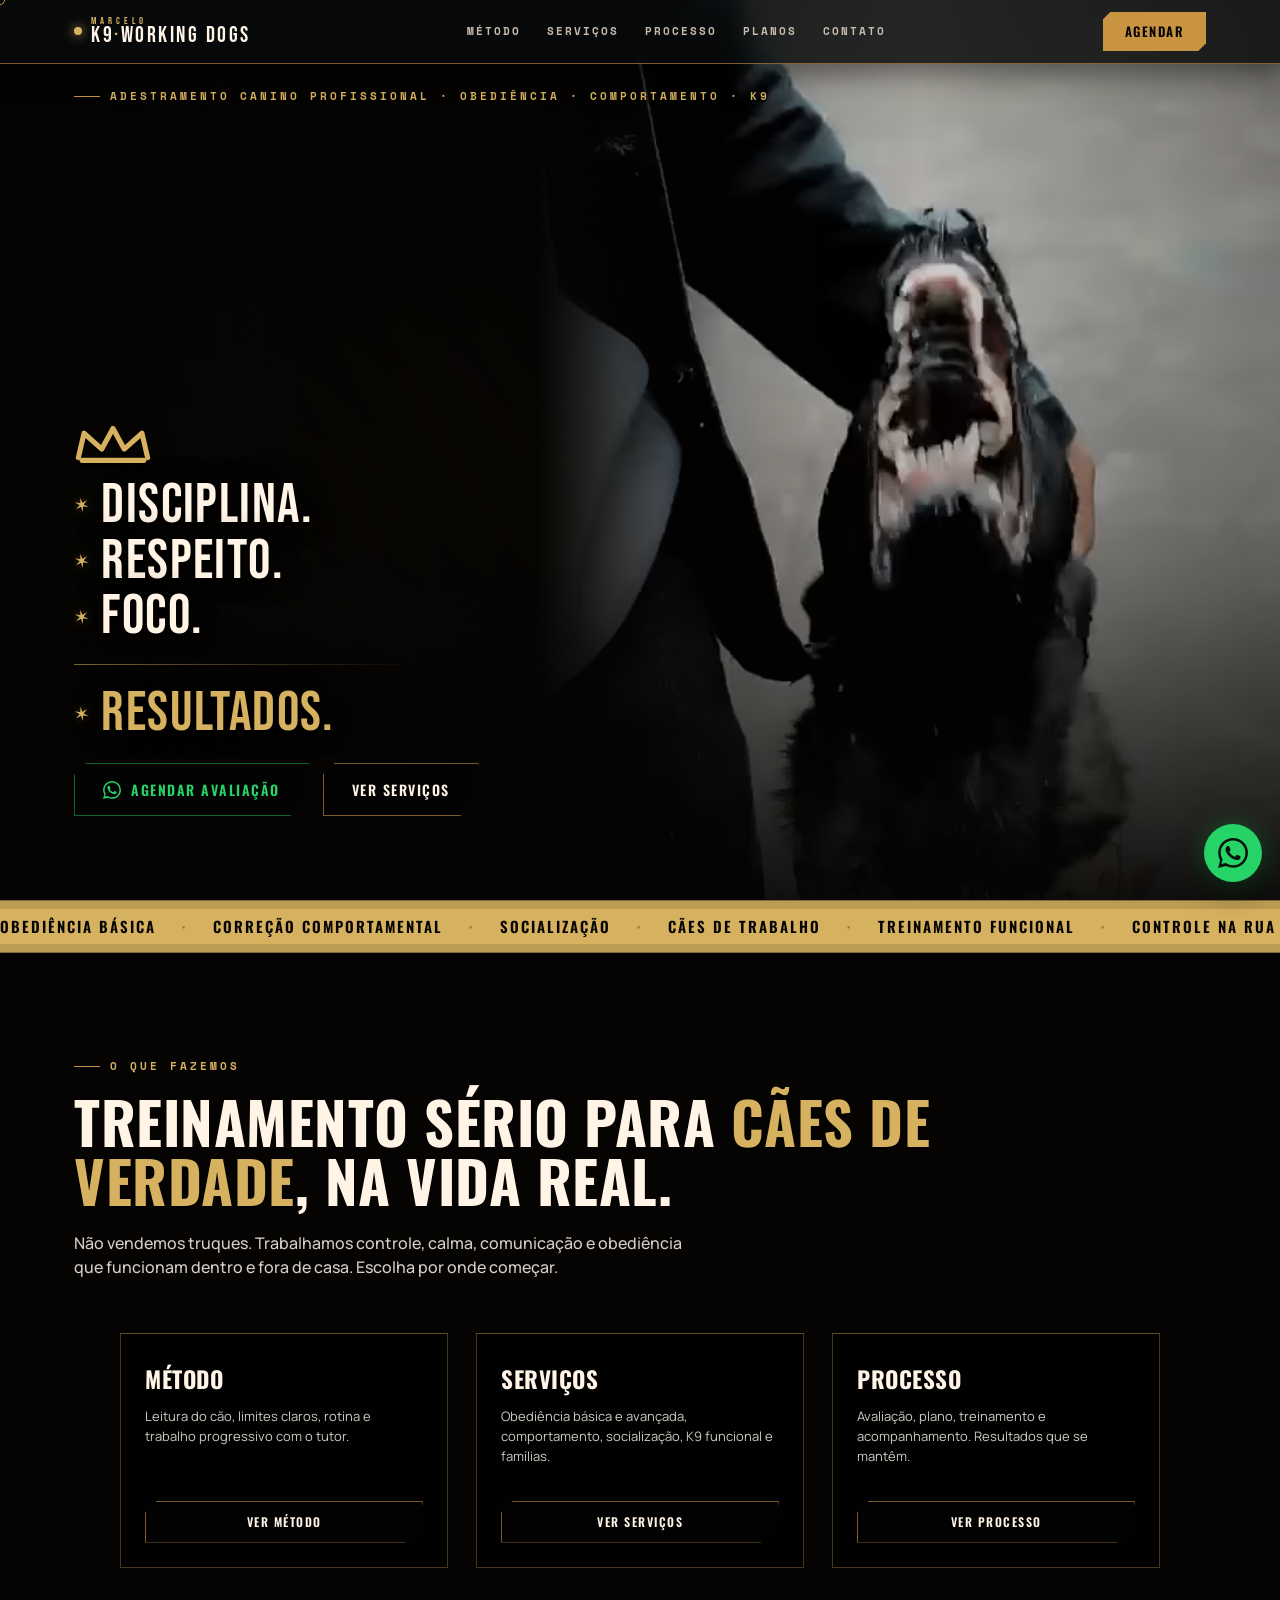
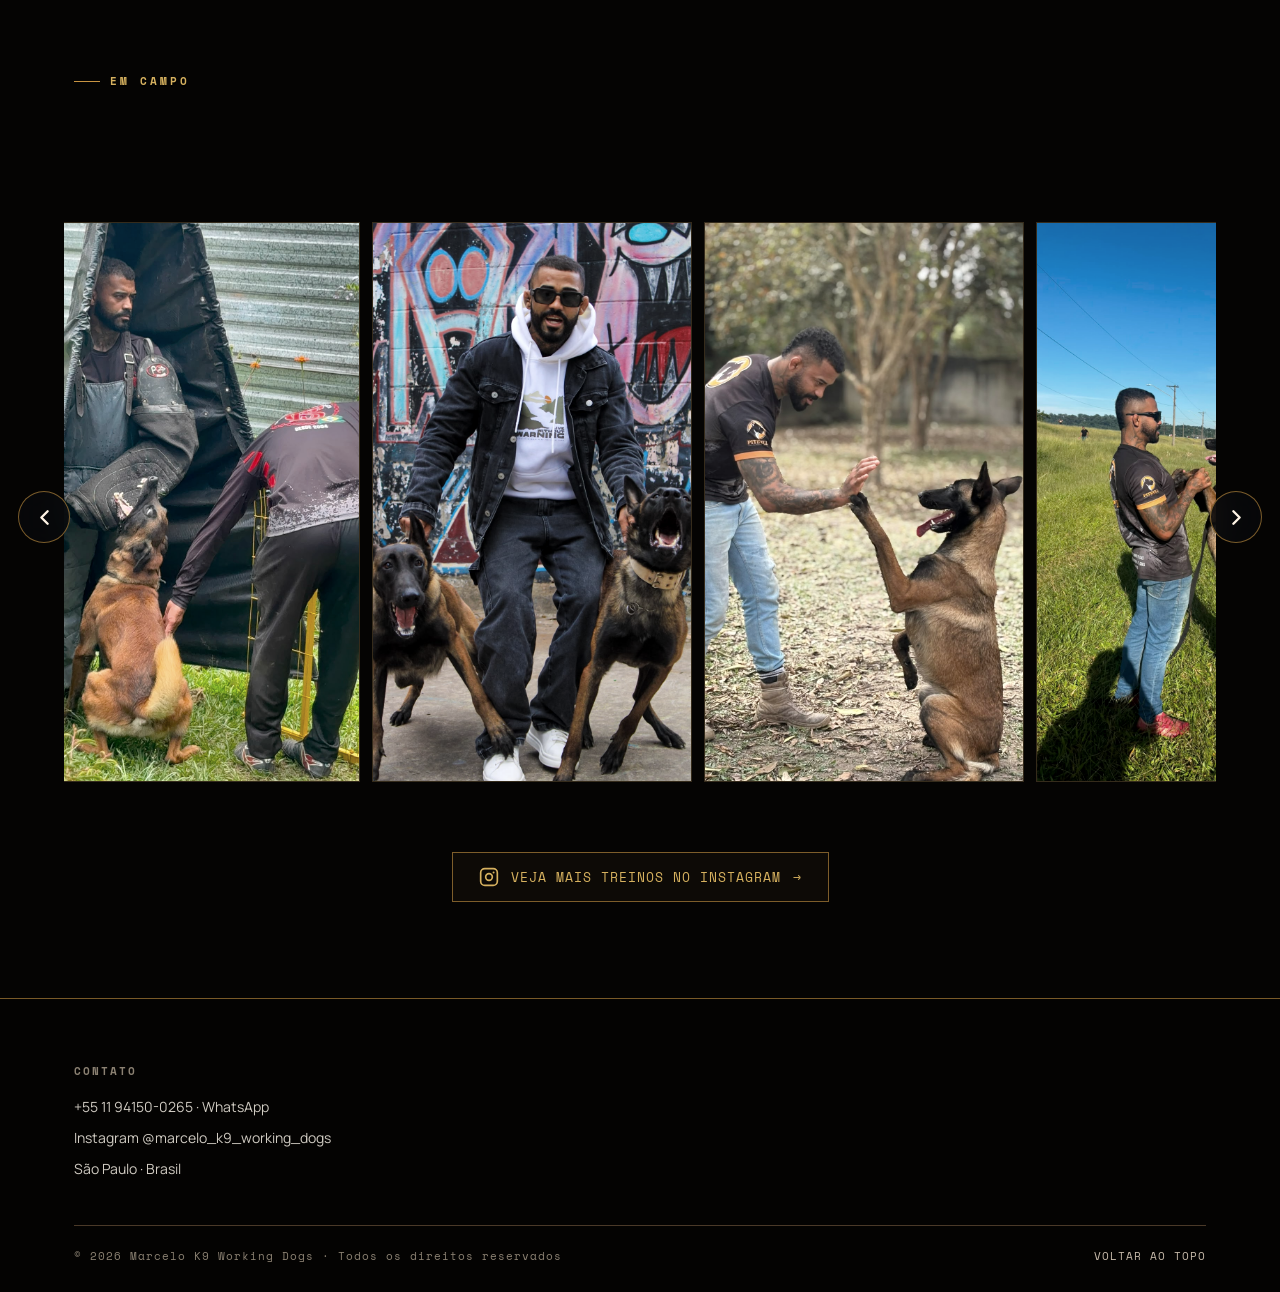
==== index.html @ 0026c58d "Atualiza serviços e planos" ====
﻿<!DOCTYPE html>
<html lang="pt-BR" class="no-js">
<head>
<meta charset="UTF-8">
<meta name="viewport" content="width=device-width, initial-scale=1.0">
<title>Marcelo K9 Working Dogs - Disciplina · Respeito · Foco · Resultados</title>
<meta name="description" content="Treinamento canino para cães equilibrados, obedientes e seguros na vida real. Obediência, correção comportamental, socialização e cães de trabalho.">
<meta name="theme-color" content="#080A0C">
<meta property="og:title" content="Marcelo K9 Working Dogs - Disciplina · Respeito · Foco · Resultados">
<meta property="og:description" content="Adestramento canino profissional. Agende sua avaliação pelo WhatsApp.">
<meta property="og:type" content="website">
<link rel="icon" type="image/svg+xml" href="assets/img/favicon.svg">
<link rel="stylesheet" href="styles.css?v=20260629-26">
</head>
<body>

<div class="splash" id="js-splash">
  <div class="splash-logo"><small class="logo-marcelo">MARCELO</small><span class="logo-name">K9<b>·</b>WORKING DOGS</span></div>
  <div class="splash-bar"><i></i></div>
</div>

<nav class="nav" id="js-nav">
  <div class="wrap">
    <a href="index.html" class="nav-logo" data-cursor="início"><span class="dot"></span><span class="logo-words"><small class="logo-marcelo">MARCELO</small><span class="logo-name">K9<b>·</b>WORKING DOGS</span></span></a>
    <div class="nav-links">
      <a href="metodo.html">Método</a>
      <a href="servicos.html">Serviços</a>
      <a href="processo.html">Processo</a>
      <a href="planos.html">Planos</a>
      <a href="contato.html">Contato</a>
    </div>
    <a href="contato.html" class="nav-cta" data-cursor="agendar">Agendar</a>
    <button class="burger" id="js-burger" aria-label="Menu"><span></span><span></span><span></span></button>
  </div>
</nav>

<div class="mobile-menu" id="js-mobile">
  <a href="metodo.html">Método</a>
  <a href="servicos.html">Serviços</a>
  <a href="processo.html">Processo</a>
  <a href="planos.html">Planos</a>
  <a href="contato.html">Contato</a>
  <a href="contato.html" class="mm-cta">Agendar avaliação</a>
</div>

<header class="hero">
  <video class="hero-video" autoplay muted loop playsinline preload="auto" poster="assets/img/hero-poster.jpg">
    <source src="assets/video/hero.webm" type="video/webm">
    <source src="assets/video/hero.mp4" type="video/mp4">
  </video>
  <div class="hero-overlay"></div>
  <span class="kicker hero-kicker">Adestramento canino profissional · Obediência · Comportamento · K9</span>
  <div class="wrap">
    <div class="hero-crown" aria-hidden="true">
      <svg viewBox="0 0 92 48" focusable="false">
        <path d="M9 38L15 12L34 29L46 7L58 29L77 12L83 38" />
        <path d="M13 41H79" />
      </svg>
    </div>
    <h1 class="hero-values">
      <span>Disciplina.</span>
      <span>Respeito.</span>
      <span>Foco.</span>
      <span class="val-line" aria-hidden="true"></span>
      <span class="fire">Resultados.</span>
    </h1>
    <div class="hero-cta">
      <a class="btn btn-wa" data-wa-link data-cursor="WhatsApp">
        <svg class="ico" viewBox="0 0 24 24" fill="currentColor"><path d="M.057 24l1.687-6.163a11.867 11.867 0 01-1.587-5.946C.16 5.335 5.495 0 12.05 0a11.82 11.82 0 018.413 3.488 11.82 11.82 0 013.48 8.414c-.003 6.557-5.338 11.892-11.893 11.892a11.9 11.9 0 01-5.688-1.448L.057 24zm6.597-3.807c1.676.995 3.276 1.591 5.392 1.592 5.448 0 9.886-4.434 9.889-9.885.002-5.462-4.415-9.89-9.881-9.892-5.452 0-9.887 4.434-9.889 9.884a9.86 9.86 0 001.51 5.26l-.999 3.648 3.477-.708zm11.387-5.464c-.074-.124-.272-.198-.57-.347-.297-.149-1.758-.868-2.031-.967-.272-.099-.47-.149-.669.149-.198.297-.768.967-.941 1.165-.173.198-.347.223-.644.074-.297-.149-1.255-.462-2.39-1.475-.883-.788-1.48-1.761-1.653-2.059-.173-.297-.018-.458.13-.606.134-.133.297-.347.446-.521.151-.172.2-.296.3-.495.099-.198.05-.372-.025-.521-.075-.148-.669-1.611-.916-2.206-.242-.579-.487-.501-.669-.51l-.57-.01c-.198 0-.52.074-.792.372s-1.04 1.016-1.04 2.479 1.065 2.876 1.213 3.074c.149.198 2.095 3.2 5.076 4.487.709.306 1.263.489 1.694.626.712.226 1.36.194 1.872.118.571-.085 1.758-.719 2.006-1.413.248-.695.248-1.29.173-1.414z"/></svg>
        Agendar avaliação
      </a>
      <a class="btn btn-ghost" href="servicos.html" data-cursor="ver">Ver serviços</a>
    </div>
  </div>
</header>

<div class="marquee" aria-hidden="true">
  <div class="marquee-track">
    <span>Obediência básica</span><span>Correção comportamental</span><span>Socialização</span><span>Cães de trabalho</span><span>Treinamento funcional</span><span>Controle na rua</span><span>Avaliação inicial</span><span>Marcelo K9 Working Dogs</span>
    <span>Obediência básica</span><span>Correção comportamental</span><span>Socialização</span><span>Cães de trabalho</span><span>Treinamento funcional</span><span>Controle na rua</span><span>Avaliação inicial</span><span>Marcelo K9 Working Dogs</span>
  </div>
</div>

<section class="section">
  <div class="wrap">
    <div class="section-head">
      <span class="kicker">O que fazemos</span>
      <h2 class="section-title reveal">Treinamento sério para <span class="fire">cães de verdade</span>, na vida real.</h2>
      <p class="section-intro reveal">Não vendemos truques. Trabalhamos controle, calma, comunicação e obediência que funcionam dentro e fora de casa. Escolha por onde começar.</p>
    </div>
    <div class="serv-grid home-serv-grid">
      <a class="serv-card reveal" href="metodo.html" data-cursor="ver"><h3>Método</h3><p class="serv-for">Leitura do cão, limites claros, rotina e trabalho progressivo com o tutor.</p><span class="btn btn-ghost" style="margin-top:auto;justify-content:center;width:100%">Ver método</span></a>
      <a class="serv-card reveal" href="servicos.html" data-cursor="ver"><h3>Serviços</h3><p class="serv-for">Obediência básica e avançada, comportamento, socialização, K9 funcional e famílias.</p><span class="btn btn-ghost" style="margin-top:auto;justify-content:center;width:100%">Ver serviços</span></a>
      <a class="serv-card reveal" href="processo.html" data-cursor="ver"><h3>Processo</h3><p class="serv-for">Avaliação, plano, treinamento e acompanhamento. Resultados que se mantêm.</p><span class="btn btn-ghost" style="margin-top:auto;justify-content:center;width:100%">Ver processo</span></a>
    </div>
  </div>
</section>

<section class="section" style="padding-top:0">
  <div class="wrap">
    <div class="section-head">
      <span class="kicker">Em campo</span>
      <h2 class="section-title reveal">Trabalho real, <span class="fire">não pose.</span></h2>
    </div>
  </div>
  <div class="gallery-carousel" data-gallery>
    <button class="gallery-btn gallery-prev" type="button" aria-label="Foto anterior">
      <svg viewBox="0 0 24 24" aria-hidden="true"><path d="M15 18l-6-6 6-6"/></svg>
    </button>
    <div class="gallery-viewport">
      <div class="gallery-track" aria-live="polite"></div>
    </div>
    <button class="gallery-btn gallery-next" type="button" aria-label="Próxima foto">
      <svg viewBox="0 0 24 24" aria-hidden="true"><path d="M9 6l6 6-6 6"/></svg>
    </button>
    <div class="gallery-dots" aria-label="Navegação de fotos"></div>
  </div>
  <div class="wrap ig-cta-wrap reveal">
    <a class="ig-cta" data-ig-link data-cursor="instagram" target="_blank" rel="noopener">
      <svg viewBox="0 0 24 24" aria-hidden="true" fill="none" stroke="currentColor" stroke-width="2">
        <rect x="2" y="2" width="20" height="20" rx="5"/>
        <circle cx="12" cy="12" r="4"/>
        <circle cx="17.5" cy="6.5" r="1.2" fill="currentColor" stroke="none"/>
      </svg>
      <span>Veja mais treinos no Instagram</span>
      <span class="ig-arrow">→</span>
    </a>
  </div>
</section>

<footer class="footer">
  <div class="wrap">
    <div class="footer-grid footer-grid-simple">
      <div class="footer-col">
        <h5>Contato</h5>
        <a data-wa-link data-cursor="WhatsApp"><span data-wa-display>+55 00 00000-0000</span> · WhatsApp</a>
        <a data-ig-link>Instagram @<span data-brand="instagram">k9training</span></a>
        <p data-brand="location">Sua cidade</p>
      </div>
    </div>
    <div class="footer-bottom">
      <span>© <span data-year>2026</span> Marcelo K9 Working Dogs · Todos os direitos reservados</span>
      <a href="#" class="to-top" data-top>Voltar ao topo</a>
    </div>
  </div>
</footer>

<a class="wa-float" data-wa-link data-cursor="WhatsApp" aria-label="WhatsApp">
  <svg viewBox="0 0 24 24" fill="currentColor"><path d="M.057 24l1.687-6.163a11.867 11.867 0 01-1.587-5.946C.16 5.335 5.495 0 12.05 0a11.82 11.82 0 018.413 3.488 11.82 11.82 0 013.48 8.414c-.003 6.557-5.338 11.892-11.893 11.892a11.9 11.9 0 01-5.688-1.448L.057 24zm6.597-3.807c1.676.995 3.276 1.591 5.392 1.592 5.448 0 9.886-4.434 9.889-9.885.002-5.462-4.415-9.89-9.881-9.892-5.452 0-9.887 4.434-9.889 9.884a9.86 9.86 0 001.51 5.26l-.999 3.648 3.477-.708zm11.387-5.464c-.074-.124-.272-.198-.57-.347-.297-.149-1.758-.868-2.031-.967-.272-.099-.47-.149-.669.149-.198.297-.768.967-.941 1.165-.173.198-.347.223-.644.074-.297-.149-1.255-.462-2.39-1.475-.883-.788-1.48-1.761-1.653-2.059-.173-.297-.018-.458.13-.606.134-.133.297-.347.446-.521.151-.172.2-.296.3-.495.099-.198.05-.372-.025-.521-.075-.148-.669-1.611-.916-2.206-.242-.579-.487-.501-.669-.51l-.57-.01c-.198 0-.52.074-.792.372s-1.04 1.016-1.04 2.479 1.065 2.876 1.213 3.074c.149.198 2.095 3.2 5.076 4.487.709.306 1.263.489 1.694.626.712.226 1.36.194 1.872.118.571-.085 1.758-.719 2.006-1.413.248-.695.248-1.29.173-1.414z"/></svg>
  <span class="lbl">Agendar avaliação</span>
</a>

<script src="lib/manifest.js?v=20260629-26"></script>
<script src="main.js?v=20260629-26"></script>
</body>
</html>
---- styles.css ----
/* =====================================================================
   K9 TRAINING — styles.css
   Estética: K9 grunge, urbana, forte, escura.
   Não precisa de build. Funciona abrindo o HTML direto.
   ===================================================================== */
@import url('https://fonts.googleapis.com/css2?family=Bebas+Neue&family=Oswald:wght@300;400;500;600;700&family=Manrope:wght@300;400;500;600;700;800&family=Space+Mono:wght@400;700&display=swap');

:root{
  --carbon:#050403;
  --carbon-2:#0d0a07;
  --steel:#1b1712;
  --steel-2:#15110d;
  --bone:#FFF4E5;
  --fire:#C89442;
  --fire-soft:rgba(200,148,66,0.22);
  --fire-line:rgba(200,148,66,0.6);
  --tactical:#6C603F;
  --gold:#D6B15F;
  --muted:#c7baaa;
  --dim:#8b8172;
  --line:#4a3928;
  --maxw:1180px;
  --ease:cubic-bezier(.22,.61,.36,1);
}

*{margin:0;padding:0;box-sizing:border-box;}
html{scroll-behavior:smooth;-webkit-text-size-adjust:100%;overflow-x:hidden;}
body{
  font-family:'Manrope',system-ui,sans-serif;
  background:#050403;
  color:var(--bone);
  line-height:1.5;
  -webkit-font-smoothing:antialiased;
  overflow-x:hidden;
  position:relative;
}
img{max-width:100%;display:block;}
a{color:inherit;text-decoration:none;}
ul{list-style:none;}
:focus-visible{outline:2px solid var(--fire);outline-offset:3px;}

/* Fundo global fixo */
body::before{
  content:'';position:fixed;inset:0;z-index:-2;pointer-events:none;
  background:url("assets/img/k9-global-bg.webp") center 30% / cover no-repeat;
  opacity:.65;
  filter:saturate(.45) contrast(1.08) brightness(.8);
}
body::after{
  content:'';position:fixed;inset:0;z-index:-1;pointer-events:none;
  background:rgba(5,4,3,.22);
}

.wrap{max-width:var(--maxw);margin:0 auto;padding:0 24px;width:100%;}
.mono{font-family:'Space Mono',monospace;}

/* ---------------- TIPOGRAFIA ÚTIL ---------------- */
.kicker{
  font-family:'Space Mono',monospace;font-size:11px;font-weight:700;
  letter-spacing:3px;text-transform:uppercase;color:var(--gold);
  display:inline-flex;align-items:center;gap:10px;
  text-shadow:0 2px 0 #000;
}
.kicker::before{content:'';width:26px;height:1px;background:var(--fire);}
.display{
  font-family:'Oswald',sans-serif;font-weight:700;text-transform:uppercase;
  line-height:0.96;letter-spacing:0.5px;color:var(--bone);
}
/* ---------------- NAV ---------------- */
.nav{
  position:fixed;top:0;left:0;right:0;z-index:120;height:64px;
  display:flex;align-items:center;
  background:rgba(5,4,3,0.88);backdrop-filter:blur(14px);
  border-bottom:1px solid var(--fire-line);transition:background .3s;
  box-shadow:0 10px 30px rgba(0,0,0,.45);
}
.nav .wrap{display:flex;align-items:center;justify-content:space-between;}
.nav-logo{font-family:'Bebas Neue',sans-serif;color:var(--bone);display:flex;align-items:center;gap:9px;}
.nav-logo b{color:var(--gold);font-weight:400;}
.nav-logo .dot{width:8px;height:8px;background:var(--gold);border-radius:50%;box-shadow:0 0 12px var(--gold);flex-shrink:0;}
.nav-logo .logo-words{display:flex;flex-direction:column;line-height:.92;}
.nav-logo .logo-marcelo{font-size:10px;letter-spacing:4px;color:var(--gold);}
.nav-logo .logo-name{font-size:22px;letter-spacing:2.5px;}
.nav-links{display:flex;align-items:center;gap:26px;}
.nav-links a{
  font-family:'Space Mono',monospace;font-size:11px;font-weight:700;
  letter-spacing:2px;text-transform:uppercase;color:var(--muted);transition:color .2s;
  display:flex;gap:7px;align-items:baseline;
}
.nav-links a span{color:var(--fire);font-size:9px;}
.nav-links a:hover,.nav-links a.active{color:var(--bone);}
.nav-cta{
  font-family:'Oswald',sans-serif;font-weight:600;font-size:13px;letter-spacing:1.5px;
  text-transform:uppercase;color:var(--carbon);background:var(--fire);
  padding:10px 22px;clip-path:polygon(8px 0,100% 0,100% calc(100% - 8px),calc(100% - 8px) 100%,0 100%,0 8px);
  transition:transform .15s,background .2s;
}
.nav-cta:hover{background:var(--gold);transform:translateY(-1px) rotate(-1deg);}
.burger{display:none;flex-direction:column;gap:5px;cursor:pointer;padding:6px;background:none;border:none;}
.burger span{width:24px;height:2px;background:var(--bone);transition:.3s;}

.mobile-menu{
  position:fixed;inset:64px 0 0 0;z-index:115;background:var(--carbon);
  display:none;flex-direction:column;padding:32px 24px;gap:6px;border-top:1px solid var(--line);
}
.mobile-menu.open{display:flex;}
.mobile-menu a{
  font-family:'Oswald',sans-serif;font-weight:600;font-size:30px;letter-spacing:1px;
  text-transform:uppercase;color:var(--bone);padding:16px 0;border-bottom:1px solid var(--line);
  display:flex;align-items:center;gap:14px;
}
.mobile-menu a small{font-family:'Space Mono',monospace;font-size:12px;color:var(--fire);}
.mobile-menu .mm-cta{margin-top:20px;justify-content:center;background:var(--fire);color:var(--carbon);border:none;border-radius:2px;}

/* ---------------- BOTÕES ---------------- */
.btn{
  font-family:'Oswald',sans-serif;font-weight:600;font-size:14px;letter-spacing:1.5px;
  text-transform:uppercase;display:inline-flex;align-items:center;gap:10px;
  padding:15px 28px;cursor:pointer;border:none;transition:transform .15s,background .2s,color .2s;
  clip-path:polygon(12px 0,100% 0,calc(100% - 5px) calc(100% - 12px),calc(100% - 18px) 100%,0 100%,0 12px);
  box-shadow:0 10px 0 rgba(0,0,0,.28);
}
.btn-fire{background:var(--fire);color:var(--carbon);}
.btn-fire:hover{background:var(--gold);transform:translateY(-2px) rotate(-1deg);}
.btn-ghost{background:rgba(5,4,3,.72);color:var(--bone);border:1px solid var(--fire-line);}
.btn-ghost:hover{border-color:var(--fire);color:var(--fire);}
.btn-wa{
  background:rgba(5,4,3,.72);color:#25D366;
  border:1px solid rgba(37,211,102,.45);
  box-shadow:0 10px 0 rgba(0,0,0,.28);
}
.btn-wa:hover{background:rgba(37,211,102,.12);color:#34E47A;border-color:rgba(37,211,102,.7);transform:translateY(-2px) rotate(1deg);}
.btn .ico{width:18px;height:18px;flex-shrink:0;}
/* o SVG do WhatsApp não usa a classe .ico; garante tamanho pequeno mesmo assim */
.btn-wa svg{width:16px;height:16px;flex-shrink:0;}

/* ---------------- HERO ---------------- */
.hero{
  position:relative;min-height:100vh;min-height:100svh;display:flex;align-items:flex-end;
  padding:120px 0 54px;overflow:hidden;isolation:isolate;background:var(--carbon);
}
/* tapa o fundo global atrás do hero; textura sutil para dar corpo ao preto */
.hero::before{
  content:'';position:absolute;inset:0;z-index:-1;
  background:
    radial-gradient(ellipse 70% 80% at 18% 60%, rgba(200,148,66,0.06), transparent 60%),
    repeating-linear-gradient(125deg, transparent, transparent 7px, rgba(255,255,255,0.012) 7px, rgba(255,255,255,0.012) 8px),
    var(--carbon);
}
.hero-video{
  position:absolute;inset:0;z-index:0;width:100%;height:100%;
  object-fit:cover;object-position:60% 22%;
  filter:saturate(.55) contrast(1.12) brightness(.95);
  animation:heroPan 9s linear infinite;
}
/* segue o cão: começa no alto (cão erguido) e desce quando ele abaixa */
@keyframes heroPan{
  0%   {object-position:60% 18%;}
  55%  {object-position:60% 30%;}
  80%  {object-position:62% 50%;}
  100% {object-position:62% 54%;}
}
/* PC (telas largas): vídeo vertical mostrado inteiro, ancorado à direita */
@media(min-width:761px){
  .hero-video{
    width:58%;left:auto;right:0;
    object-fit:cover;object-position:center center;
    animation:none;
    -webkit-mask-image:linear-gradient(90deg,transparent,#000 26%);
    mask-image:linear-gradient(90deg,transparent,#000 26%);
  }
}
@media(prefers-reduced-motion:reduce){
  .hero-video{animation:none;object-position:60% 30%;}
}
.hero-overlay{
  display:block;position:absolute;inset:0;z-index:1;pointer-events:none;
  background:
    linear-gradient(90deg,rgba(5,4,3,.9) 0%,rgba(5,4,3,.55) 40%,rgba(5,4,3,.15) 72%,rgba(5,4,3,.4) 100%),
    linear-gradient(0deg,rgba(5,4,3,.92) 0%,rgba(5,4,3,.2) 38%,transparent 62%);
}
.hero .wrap{position:relative;z-index:3;}
.hero-kicker{
  position:absolute;top:88px;left:50%;transform:translateX(-50%);z-index:4;
  margin:0;width:100%;max-width:var(--maxw);padding:0 24px;
}
.hero-crown{width:86px;margin:0 0 12px -4px;color:var(--gold);filter:drop-shadow(0 4px 0 #000);}
.hero-crown svg{width:100%;height:auto;display:block;}
.hero-crown path{fill:none;stroke:currentColor;stroke-width:5.5;stroke-linecap:round;stroke-linejoin:round;}
.hero h1{font-family:'Bebas Neue','Oswald',sans-serif;font-weight:400;text-transform:uppercase;
  font-size:clamp(30px,4.4vw,56px);line-height:0.96;letter-spacing:1.4px;margin-bottom:22px;
  max-width:640px;text-shadow:0 4px 0 #000, 0 0 26px rgba(0,0,0,.86);}
.hero-values{display:flex;flex-direction:column;align-items:flex-start;gap:2px;}
.hero-values span{display:flex;align-items:center;gap:.18em;}
.hero-values span::before{
  content:'✶';font-family:'Space Mono',monospace;font-size:.34em;line-height:1;color:var(--gold);
  transform:rotate(-10deg);text-shadow:0 2px 0 #000, 0 0 10px rgba(214,177,95,.42);
}
.hero h1 .fire{color:var(--gold);font-family:'Bebas Neue','Oswald',sans-serif;font-weight:400;letter-spacing:1.4px;}
/* linha que separa os valores do "Resultados" */
.hero-values .val-line{display:block;width:min(72%,340px);height:1px;
  background:linear-gradient(90deg,var(--gold),transparent);
  margin:.32em 0 .36em;opacity:.55;}
.hero-values .val-line::before{display:none;}
.hero-sub{font-size:clamp(15px,2.2vw,20px);font-weight:800;color:#fff2df;max-width:560px;
  margin-bottom:34px;border-left:4px solid var(--gold);padding-left:18px;text-shadow:0 2px 0 #000;}
.hero-cta{display:flex;flex-wrap:wrap;gap:14px;margin-bottom:30px;}
.hero-facts{display:flex;flex-wrap:wrap;gap:10px;}
.hero-fact{font-family:'Space Mono',monospace;font-size:11px;letter-spacing:1px;color:#dfd2c0;
  text-transform:uppercase;border:1px solid var(--fire-line);padding:8px 13px;display:flex;align-items:center;gap:8px;
  background:rgba(5,4,3,.74);backdrop-filter:blur(4px);}
.hero-fact::before{content:'';width:5px;height:5px;background:var(--gold);border-radius:50%;}

/* ---------------- MARQUEE ---------------- */
.marquee{background:var(--gold);overflow:hidden;border-block:1px solid #00000066;box-shadow:inset 0 8px 0 rgba(0,0,0,.12), inset 0 -8px 0 rgba(0,0,0,.12);}
.marquee.alt{background:#17120c;border-block:1px solid var(--fire-line);}
.marquee-track{display:flex;white-space:nowrap;width:max-content;animation:scroll 30s linear infinite;}
.marquee:hover .marquee-track{animation-play-state:paused;}
.marquee-track span{font-family:'Oswald',sans-serif;font-weight:600;font-size:15px;letter-spacing:2px;
  text-transform:uppercase;color:var(--carbon);padding:14px 0;display:inline-flex;align-items:center;}
.marquee.alt .marquee-track span{color:var(--bone);}
.marquee-track span::after{content:'\00B7';margin:0 26px;color:#00000055;}
.marquee.alt .marquee-track span::after{color:var(--fire);}
@keyframes scroll{to{transform:translateX(-50%);}}

/* ---------------- SEÇÃO BASE ---------------- */
.section{position:relative;padding:96px 0;}
.section::before{display:none;}
.section-head{position:relative;margin-bottom:54px;z-index:1;}
.section-head .kicker{margin-bottom:18px;}
.section-title{font-family:'Oswald',sans-serif;font-weight:700;text-transform:uppercase;
  font-size:clamp(30px,5vw,58px);line-height:1.02;letter-spacing:0.5px;max-width:880px;}
.section-title .fire{color:var(--gold);text-shadow:0 2px 0 #000;}
.section-intro{color:#d5d0c7;font-size:16px;max-width:620px;margin-top:20px;font-weight:500;}

/* ---------------- MÉTODO ---------------- */
.metodo{display:grid;grid-template-columns:1fr 300px;gap:48px;align-items:start;}
.metodo-blocks{display:grid;grid-template-columns:1fr 1fr;gap:2px;background:transparent;border:1px solid var(--fire-line);}
.mblock{background:rgba(5,4,3,.76);padding:30px 26px;position:relative;transition:background .3s,transform .2s;backdrop-filter:blur(4px);}
.mblock:hover{background:rgba(13,10,7,.88);transform:translateY(-2px) rotate(-.25deg);}
.mblock .n{font-family:'Space Mono',monospace;font-size:12px;color:var(--fire);font-weight:700;letter-spacing:1px;}
.mblock h4{font-family:'Oswald',sans-serif;font-weight:600;font-size:20px;text-transform:uppercase;
  letter-spacing:0.5px;margin:14px 0 8px;}
.mblock p{font-size:13.5px;color:#d0cbc2;font-weight:400;line-height:1.65;}
.metodo-aside{position:sticky;top:90px;background:rgba(5,4,3,.78);border:1px solid var(--fire-line);
  border-top:3px solid var(--fire);padding:28px 24px;}
.metodo-aside h5{font-family:'Bebas Neue',sans-serif;font-size:22px;letter-spacing:2px;margin-bottom:16px;color:var(--bone);}
.metodo-aside ul{display:flex;flex-direction:column;gap:12px;}
.metodo-aside li{font-family:'Space Mono',monospace;font-size:12px;letter-spacing:1px;color:var(--muted);
  text-transform:uppercase;display:flex;align-items:center;gap:10px;}
.metodo-aside li::before{content:'';width:6px;height:6px;background:var(--fire);transform:rotate(45deg);}

/* ---------------- SERVIÇOS ---------------- */
.serv-grid{display:grid;grid-template-columns:repeat(3,1fr);gap:2px;background:transparent;border:1px solid var(--fire-line);}
.serv-card{background:rgba(5,4,3,.76);padding:34px 28px;position:relative;transition:background .3s,transform .2s;
  display:flex;flex-direction:column;min-height:340px;border-top:3px solid transparent;cursor:pointer;}
.serv-card::after,.prob-card::after,.plan::after,.proc-step::after{
  display:none;
}
.serv-card:hover{background:rgba(13,10,7,.9);border-top-color:var(--gold);transform:translateY(-3px) rotate(.35deg);}
.serv-card h3{font-family:'Oswald',sans-serif;font-weight:700;font-size:25px;text-transform:uppercase;
  letter-spacing:0.5px;margin:14px 0 10px;}
.serv-price{
  border:1px solid var(--fire-line);background:rgba(16,10,4,.62);padding:12px 14px;margin:0 0 16px;
  display:flex;flex-direction:column;gap:4px;
}
.serv-price strong{font-family:'Bebas Neue',sans-serif;font-size:30px;letter-spacing:1px;color:var(--gold);line-height:1;}
.serv-price span{font-size:12.5px;color:#e1d5c7;font-weight:600;line-height:1.45;}
.serv-price-table{display:flex;flex-direction:column;gap:10px;margin:0 0 16px;}
.serv-price-row{
  border:1px solid var(--fire-line);background:rgba(16,10,4,.62);padding:12px 14px;
  display:flex;flex-direction:column;gap:4px;
}
.serv-price-row strong{order:-1;font-family:'Bebas Neue',sans-serif;font-size:30px;letter-spacing:1px;color:var(--gold);line-height:1;white-space:nowrap;}
.serv-price-row b{display:inline;font-family:'Manrope',sans-serif;font-size:12.5px;color:#e1d5c7;font-weight:800;margin-right:4px;}
.serv-price-row span{display:inline;font-size:12.5px;line-height:1.45;color:#e1d5c7;font-weight:600;}
.serv-for{font-size:13px;color:#d0cbc2;font-weight:400;margin-bottom:18px;}
.serv-for b{color:#fff0dc;font-weight:800;}
.serv-inc{display:flex;flex-wrap:wrap;gap:6px;margin-bottom:22px;}
.serv-inc span{font-family:'Space Mono',monospace;font-size:10px;letter-spacing:0.5px;color:var(--muted);
  border:1px solid var(--line);padding:5px 9px;text-transform:uppercase;}
.serv-note{font-size:12px;color:var(--tactical);font-style:italic;margin-bottom:18px;font-weight:500;}
.serv-detail{
  max-height:0;opacity:0;overflow:hidden;transition:max-height .35s var(--ease),opacity .25s;
  border-top:1px solid transparent;margin-top:0;
}
.serv-card.open .serv-detail{
  max-height:560px;opacity:1;border-top-color:var(--fire-line);margin-top:2px;padding-top:18px;
}
.serv-detail-text{font-size:13px;line-height:1.65;color:#e0d7ca;font-weight:500;margin-bottom:14px;}
.serv-detail ul{display:flex;flex-direction:column;gap:8px;margin-bottom:18px;}
.serv-detail li{font-family:'Manrope',sans-serif;font-size:12.8px;color:#d0cbc2;display:flex;gap:9px;line-height:1.45;}
.serv-detail li::before{content:'✶';font-family:'Space Mono',monospace;font-size:10px;color:var(--gold);margin-top:1px;flex-shrink:0;}
.serv-more{
  font-family:'Space Mono',monospace;font-size:10px;letter-spacing:1px;text-transform:uppercase;color:var(--gold);
  display:inline-flex;margin:0 0 18px;align-items:center;gap:8px;
}
.serv-more::after{content:'+';font-size:14px;line-height:1;color:var(--fire);}
.serv-card.open .serv-more::after{content:'-';}
.serv-actions{margin-top:auto;display:flex;flex-direction:column;gap:10px;}
.serv-card .btn{width:100%;justify-content:center;font-size:12.5px;padding:13px;}
.serv-video{gap:8px;}
.serv-video svg{width:15px;height:15px;flex-shrink:0;}

/* Lightbox de vídeo dos serviços */
.vbox{position:fixed;inset:0;z-index:120;display:none;align-items:center;justify-content:center;padding:24px;}
.vbox.open{display:flex;}
body.vbox-lock{overflow:hidden;}
.vbox-backdrop{position:absolute;inset:0;background:rgba(2,2,2,.86);backdrop-filter:blur(6px);cursor:pointer;}
.vbox-inner{position:relative;z-index:1;width:100%;max-width:920px;background:rgba(5,4,3,.96);
  border:1px solid var(--fire-line);border-top:3px solid var(--gold);padding:18px;box-shadow:0 26px 60px rgba(0,0,0,.6);}
.vbox-title{font-family:'Oswald',sans-serif;font-weight:700;text-transform:uppercase;letter-spacing:.5px;
  font-size:18px;color:var(--bone);margin:0 40px 14px 2px;}
.vbox-close{position:absolute;top:10px;right:12px;width:38px;height:38px;border:none;background:transparent;
  color:var(--gold);font-size:30px;line-height:1;cursor:pointer;transition:color .2s,transform .15s;}
.vbox-close:hover{color:var(--fire);transform:scale(1.1);}
.vbox-stage{position:relative;aspect-ratio:16/9;background:#000;border:1px solid var(--line);}
.vbox-video{width:100%;height:100%;object-fit:contain;display:block;background:#000;}
.vbox-soon{position:absolute;inset:0;display:none;flex-direction:column;align-items:center;justify-content:center;gap:12px;
  color:var(--muted);font-family:'Space Mono',monospace;font-size:12px;letter-spacing:1px;text-transform:uppercase;}
.vbox-soon svg{width:42px;height:42px;color:var(--gold);opacity:.7;}
.vbox.no-video .vbox-video{visibility:hidden;}
.vbox.no-video .vbox-soon{display:flex;}
.vbox-tabs{display:flex;flex-wrap:wrap;gap:8px;margin-top:14px;}
.vbox-tab{font-family:'Space Mono',monospace;font-size:11px;letter-spacing:1px;text-transform:uppercase;
  color:var(--muted);background:rgba(5,4,3,.72);border:1px solid var(--line);padding:9px 16px;cursor:pointer;
  transition:color .2s,border-color .2s,background .2s;}
.vbox-tab:hover{color:var(--bone);border-color:var(--fire-line);}
.vbox-tab.active{color:var(--carbon);background:var(--fire);border-color:var(--fire);}
.home-serv-grid{
  gap:28px;border:0;background:transparent;max-width:1040px;margin:0 auto;
}
.home-serv-grid .serv-card{
  min-height:235px;padding:24px 24px;background:rgba(2,2,2,.86);
  border:1px solid rgba(200,148,66,.36);border-top:1px solid rgba(200,148,66,.5);
}
.home-serv-grid .serv-card.reveal{
  opacity:0;transform:translateX(-62px);
  transition:opacity 1.65s var(--ease),transform 1.65s var(--ease);
}
.home-serv-grid .serv-card:nth-child(even).reveal{transform:translateX(62px);}
.home-serv-grid .serv-card.reveal.in,
.home-serv-grid .serv-card.reveal.force{opacity:1;transform:none;}
.home-serv-grid .serv-card:hover{background:rgba(3,3,3,.94);}
.home-serv-grid .serv-card h3{font-size:23px;margin:4px 0 10px;}
.home-serv-grid .serv-for{font-size:13px;line-height:1.55;margin-bottom:18px;}
.home-serv-grid .btn{padding:11px 18px;font-size:12px;box-shadow:0 7px 0 rgba(0,0,0,.26);}

/* ---------------- PROBLEMAS ---------------- */
.prob-grid{display:grid;grid-template-columns:repeat(auto-fill,minmax(220px,1fr));gap:2px;background:transparent;border:1px solid var(--fire-line);}
.prob-card{background:rgba(5,4,3,.76);padding:24px 22px;transition:background .3s,transform .2s;display:flex;flex-direction:column;gap:12px;position:relative;overflow:hidden;}
.prob-card:hover{background:rgba(13,10,7,.9);transform:translateY(-2px);}
.prob-card h4{font-family:'Oswald',sans-serif;font-weight:600;font-size:18px;text-transform:uppercase;letter-spacing:0.5px;display:flex;align-items:center;gap:10px;}
.prob-card h4::before{content:'';width:7px;height:18px;background:var(--fire);flex-shrink:0;}
.prob-card p{font-size:13px;color:#d0cbc2;font-weight:400;line-height:1.6;flex:1;}
.prob-card a{font-family:'Space Mono',monospace;font-size:11px;letter-spacing:1px;color:var(--fire);
  text-transform:uppercase;display:inline-flex;align-items:center;gap:6px;}
.prob-card a::after{content:'→';transition:transform .2s;}
.prob-card a:hover::after{transform:translateX(4px);}

/* ---------------- PROCESSO ---------------- */
.proc{display:grid;grid-template-columns:repeat(4,1fr);gap:2px;background:transparent;border:1px solid var(--fire-line);}
.proc-step{background:rgba(5,4,3,.76);padding:34px 26px;position:relative;transition:background .3s,transform .2s;overflow:hidden;}
.proc-step:hover{background:rgba(13,10,7,.9);transform:translateY(-2px);}
.proc-step .pn{display:none;}
.proc-step h4{font-family:'Oswald',sans-serif;font-weight:600;font-size:20px;text-transform:uppercase;
  letter-spacing:0.5px;margin:12px 0 10px;}
.proc-step p{font-size:13.5px;color:#d0cbc2;font-weight:400;line-height:1.65;}
.proc-step::before{display:none;}
.proc-step:last-child::before{display:none;}

/* ---------------- GALERIA ---------------- */
.gallery-carousel{position:relative;width:100%;padding:0 clamp(18px,5vw,72px) 34px;}
.gallery-viewport{
  overflow-x:auto;overflow-y:hidden;scroll-snap-type:x mandatory;scroll-behavior:smooth;
  scrollbar-width:none;cursor:grab;touch-action:pan-x pan-y;overscroll-behavior-x:contain;
}
.gallery-viewport::-webkit-scrollbar{display:none;}
.gallery-viewport.dragging{cursor:grabbing;scroll-behavior:auto;}
.gallery-track{display:flex;gap:12px;width:max-content;padding:2px 0;}
.gal-item{
  width:clamp(220px,26vw,320px);height:clamp(390px,46vw,560px);flex-shrink:0;
  position:relative;background:var(--steel-2);overflow:hidden;scroll-snap-align:center;border:1px solid rgba(199,161,90,.18);
}
.gal-item img{width:100%;height:100%;object-fit:cover;filter:grayscale(0.3) contrast(1.05);transition:filter .4s,transform .5s;}
.gal-item:hover img{filter:grayscale(0) contrast(1.1);transform:scale(1.04);}
.gal-ph{position:absolute;inset:0;display:flex;flex-direction:column;align-items:center;justify-content:center;gap:10px;
  background:rgba(5,4,3,.68);}
.gal-ph svg{width:40px;height:40px;opacity:.4;}
.gal-ph span{font-family:'Space Mono',monospace;font-size:10px;letter-spacing:1px;color:var(--dim);text-transform:uppercase;}
.gal-cap{position:absolute;left:0;right:0;bottom:0;padding:14px;background:linear-gradient(transparent,rgba(8,10,12,.9));
  font-family:'Space Mono',monospace;font-size:10px;letter-spacing:1px;color:var(--bone);text-transform:uppercase;
  opacity:0;transition:opacity .3s;}
.gal-item:hover .gal-cap{opacity:1;}
.gal-item[data-has-video="1"]{cursor:pointer;}
/* vídeo na pasarela */
.gal-video{position:absolute;inset:0;width:100%;height:100%;object-fit:cover;z-index:2;
  opacity:0;pointer-events:none;transition:opacity .35s;background:var(--carbon);}
.gal-item.playing .gal-video{opacity:1;pointer-events:auto;}
.gal-item.playing img{opacity:0;}
.gal-item.playing .gal-cap{opacity:0;}
/* botão play sobre o poster */
.gal-play{position:absolute;inset:0;z-index:3;margin:auto;width:62px;height:62px;border:none;border-radius:50%;
  background:rgba(200,148,66,.92);color:var(--carbon);display:grid;place-items:center;cursor:pointer;
  box-shadow:0 8px 24px rgba(0,0,0,.5);transition:transform .18s,background .2s,opacity .25s;}
.gal-play svg{width:26px;height:26px;margin-left:3px;}
.gal-item:hover .gal-play{transform:scale(1.08);background:var(--gold);}
.gal-item.playing .gal-play{opacity:0;pointer-events:none;}
.gal-item[data-has-video="0"] .gal-play{display:none;}
/* indicador "vídeo" no canto */
.gal-badge{position:absolute;top:12px;left:12px;z-index:3;
  font-family:'Space Mono',monospace;font-size:9px;letter-spacing:1px;text-transform:uppercase;
  color:var(--bone);background:rgba(5,4,3,.7);padding:4px 9px;border:1px solid var(--fire-line);
  display:flex;align-items:center;gap:5px;transition:opacity .25s;}
.gal-badge svg{width:8px;height:8px;fill:var(--gold);}
.gal-item.playing .gal-badge{opacity:0;}
.gallery-btn{
  position:absolute;top:calc(50% - 28px);z-index:3;width:52px;height:52px;border:1px solid var(--fire-line);
  border-radius:50%;background:rgba(8,10,12,.78);color:var(--bone);display:grid;place-items:center;
  cursor:pointer;backdrop-filter:blur(12px);transition:background .2s,border-color .2s,transform .15s,opacity .2s;
}
.gallery-btn:hover{background:var(--fire);border-color:var(--fire);color:var(--carbon);transform:translateY(-1px);}
.gallery-btn:disabled{opacity:.28;cursor:default;transform:none;background:rgba(8,10,12,.55);color:var(--muted);}
.gallery-btn svg{width:25px;height:25px;fill:none;stroke:currentColor;stroke-width:2.3;stroke-linecap:round;stroke-linejoin:round;}
.gallery-prev{left:18px;}
.gallery-next{right:18px;}
.gallery-dots{display:flex;align-items:center;justify-content:center;gap:8px;margin-top:18px;}
.gallery-dots button{
  width:8px;height:8px;border-radius:999px;border:0;background:var(--dim);cursor:pointer;
  transition:width .2s,background .2s;
}
.gallery-dots button.active{width:28px;background:var(--fire);}

/* ---------------- PLANOS ---------------- */
.plans{display:grid;grid-template-columns:repeat(3,1fr);gap:2px;background:transparent;border:1px solid var(--fire-line);}
.plan{background:rgba(5,4,3,.76);padding:32px 24px;display:flex;flex-direction:column;transition:background .3s,transform .2s;position:relative;overflow:hidden;}
.plan:hover{background:rgba(13,10,7,.9);transform:translateY(-2px);}
/* Todas as tarjetas iguais (sem destaque). Entram pelos lados, com leve atraso escalonado.
   O estado de repouso fica na POSIÇÃO FINAL (só invisível): assim o IntersectionObserver
   mede a posição real e as tarjetas das pontas não ficam fora da viewport sem nunca aparecer.
   O deslize lateral acontece só durante a animação, ao ganhar .in. */
.plans .plan.reveal{opacity:0;transform:none;}
.plans .plan.reveal.in,
.plans .plan.reveal.force{opacity:1;transform:none;}
.plans .plan:nth-child(1).reveal.in{animation:planInLeft 1.1s var(--ease) both;animation-delay:0s;}
.plans .plan:nth-child(2).reveal.in{animation:planInLeft 1.1s var(--ease) both;animation-delay:.14s;}
.plans .plan:nth-child(3).reveal.in{animation:planInRight 1.1s var(--ease) both;animation-delay:.28s;}
.plans .plan:nth-child(4).reveal.in{animation:planInRight 1.1s var(--ease) both;animation-delay:.42s;}
@keyframes planInLeft{from{opacity:0;transform:translateX(-80px);}to{opacity:1;transform:none;}}
@keyframes planInRight{from{opacity:0;transform:translateX(80px);}to{opacity:1;transform:none;}}
.plan h3{font-family:'Oswald',sans-serif;font-weight:700;font-size:22px;text-transform:uppercase;letter-spacing:0.5px;margin-bottom:6px;}
.plan .sum{font-size:14px;color:#ebe1d4;margin-bottom:6px;}
.plan .ideal{font-size:13px;color:#d0cbc2;font-weight:400;margin-bottom:20px;flex:1;}
.plan .price{font-family:'Space Mono',monospace;font-size:13px;letter-spacing:1px;color:var(--gold);text-transform:uppercase;margin-bottom:18px;}
.plan-price,.plan-price-table{margin-bottom:20px;}
.plan .serv-price,.plan .serv-price-row{background:rgba(16,10,4,.74);}
.plan .btn{width:100%;justify-content:center;font-size:12.5px;padding:13px;}

/* ---------------- CONTATO / FORM ---------------- */
.contact{display:grid;grid-template-columns:0.85fr 1.15fr;gap:48px;align-items:start;}
.contact-info h3{font-family:'Oswald',sans-serif;font-weight:700;font-size:30px;text-transform:uppercase;letter-spacing:0.5px;margin-bottom:18px;}
.contact-info p{color:#d0cbc2;font-weight:400;margin-bottom:26px;}
.contact-list{display:flex;flex-direction:column;gap:2px;background:transparent;border:1px solid var(--line);}
.contact-list a,.contact-list div{background:rgba(5,4,3,.76);padding:16px 18px;display:flex;align-items:center;gap:14px;
  font-family:'Space Mono',monospace;font-size:12.5px;letter-spacing:0.5px;color:#ebe1d4;transition:background .25s,color .2s;}
.contact-list a:hover{background:rgba(13,10,7,.9);color:var(--fire);}
.contact-list .ci{width:20px;height:20px;color:var(--fire);flex-shrink:0;}
.form{background:rgba(5,4,3,.78);border:1px solid var(--fire-line);padding:30px 28px;box-shadow:14px 14px 0 rgba(0,0,0,.25);backdrop-filter:blur(4px);}
.form-row{display:grid;grid-template-columns:1fr 1fr;gap:14px;}
.field{display:flex;flex-direction:column;gap:7px;margin-bottom:14px;}
.field label{font-family:'Space Mono',monospace;font-size:10px;letter-spacing:1.5px;text-transform:uppercase;color:var(--muted);display:flex;gap:8px;}
.field label b{color:var(--fire);font-weight:700;}
.field input,.field textarea{background:rgba(5,4,3,.72);border:1px solid var(--line);color:var(--bone);
  font-family:'Manrope',sans-serif;font-size:14px;padding:13px 14px;transition:border-color .2s;}
.field input:focus,.field textarea:focus{outline:none;border-color:var(--fire);}
.field textarea{resize:vertical;min-height:84px;}
.form .btn{width:100%;justify-content:center;margin-top:6px;}
.form-alt{text-align:center;margin-top:16px;}
.form-alt a{font-family:'Space Mono',monospace;font-size:12px;letter-spacing:1px;color:var(--tactical);text-transform:uppercase;}
.form-alt a:hover{color:var(--fire);}

/* ---------------- FOOTER ---------------- */
.footer{border-top:1px solid var(--fire-line);padding:64px 0 28px;background:rgba(5,4,3,.78);}
.footer-grid{display:grid;grid-template-columns:1.4fr 1fr 1fr;gap:40px;margin-bottom:44px;}
.footer-grid-simple{grid-template-columns:1fr;margin-bottom:36px;}
.footer-brand .big{font-family:'Bebas Neue',sans-serif;font-size:clamp(48px,8vw,82px);line-height:0.85;letter-spacing:3px;color:var(--bone);}
.footer-brand .big b{color:var(--fire);font-weight:400;}
.footer-brand p{font-family:'Space Mono',monospace;font-size:12px;letter-spacing:1px;color:var(--muted);margin-top:14px;text-transform:uppercase;}
.footer-col h5{font-family:'Space Mono',monospace;font-size:11px;letter-spacing:2px;text-transform:uppercase;color:var(--dim);margin-bottom:16px;}
.footer-col a,.footer-col p{display:block;font-size:14px;color:#d0cbc2;margin-bottom:10px;font-weight:400;transition:color .2s;}
.footer-col a:hover{color:var(--fire);}
.footer-bottom{border-top:1px solid var(--line);padding-top:22px;display:flex;justify-content:space-between;align-items:center;flex-wrap:wrap;gap:14px;}
.footer-bottom span{font-family:'Space Mono',monospace;font-size:11px;color:var(--dim);letter-spacing:1px;}
.to-top{font-family:'Space Mono',monospace;font-size:11px;letter-spacing:1px;color:var(--muted);text-transform:uppercase;display:flex;align-items:center;gap:8px;}
.to-top:hover{color:var(--fire);}

/* ---------------- WHATSAPP FLUTUANTE ---------------- */
.wa-float{position:fixed;right:18px;bottom:18px;z-index:130;display:flex;align-items:center;gap:0;
  background:#25D366;color:#06140b;border-radius:50px;padding:0;height:58px;overflow:hidden;
  box-shadow:0 8px 30px rgba(0,0,0,.5), 0 0 26px rgba(37,211,102,.34);transition:padding .3s,background .2s,transform .15s;}
.wa-float:hover{background:#34E47A;transform:translateY(-2px);}
.wa-float svg{width:30px;height:30px;margin:14px;flex-shrink:0;}
.wa-float .lbl{font-family:'Oswald',sans-serif;font-weight:600;font-size:14px;letter-spacing:1px;text-transform:uppercase;
  max-width:0;opacity:0;white-space:nowrap;transition:max-width .35s,opacity .3s,padding .3s;}
.wa-float:hover .lbl{max-width:220px;opacity:1;padding-right:22px;}

/* ---------------- SPLASH ---------------- */
.splash{position:fixed;inset:0;z-index:200;background:var(--carbon);display:flex;flex-direction:column;
  align-items:center;justify-content:center;gap:26px;transition:opacity .6s,visibility .6s;}
.splash.hide{opacity:0;visibility:hidden;}
.splash-logo{font-family:'Bebas Neue',sans-serif;color:var(--bone);
  display:flex;flex-direction:column;align-items:center;line-height:.9;text-align:center;
  opacity:0;transform:translateY(14px);animation:splashIn .8s var(--ease) .15s forwards;}
.splash-logo .logo-marcelo{font-size:clamp(20px,4.5vw,40px);letter-spacing:8px;color:var(--gold);}
.splash-logo .logo-name{font-size:clamp(40px,9vw,92px);letter-spacing:6px;}
.splash-logo b{color:var(--fire);font-weight:400;}
.splash-sub{font-family:'Space Mono',monospace;font-size:11px;letter-spacing:4px;text-transform:uppercase;color:var(--muted);
  opacity:0;animation:splashIn .8s var(--ease) .45s forwards;}
.splash-bar{width:min(280px,60vw);height:2px;background:var(--line);overflow:hidden;position:relative;}
.splash-bar i{position:absolute;inset:0;background:var(--fire);transform-origin:left;transform:scaleX(0);
  animation:loadBar 1.8s var(--ease) .3s forwards;}
@keyframes splashIn{to{opacity:1;transform:translateY(0);}}
@keyframes loadBar{to{transform:scaleX(1);}}

/* ---------------- REVEAL (com segurança) ---------------- */
.reveal{opacity:0;transform:translateY(38px);transition:opacity 1.25s var(--ease),transform 1.25s var(--ease);}
.reveal.in,.reveal.force{opacity:1;transform:none;}
/* Se o JS não rodar, o conteúdo aparece mesmo assim. */
.no-js .reveal{opacity:1;transform:none;}

/* ---------------- CURSOR PERSONALIZADO ---------------- */
.cursor-dot,.cursor-label{display:none;}
@media(hover:hover) and (pointer:fine){
  .has-cursor{cursor:none;}
  .cursor-dot{display:block;position:fixed;top:0;left:0;width:10px;height:10px;border:1.5px solid var(--fire);border-radius:50%;
    transform:translate(-50%,-50%);pointer-events:none;z-index:300;transition:width .2s,height .2s,background .2s;}
  .cursor-dot.big{width:46px;height:46px;background:var(--fire-soft);}
  .cursor-label{display:block;position:fixed;top:0;left:0;font-family:'Space Mono',monospace;font-size:10px;font-weight:700;
    letter-spacing:1px;text-transform:uppercase;color:var(--carbon);background:var(--fire);padding:4px 9px;
    transform:translate(14px,14px);pointer-events:none;z-index:300;opacity:0;transition:opacity .2s;white-space:nowrap;}
  .cursor-label.show{opacity:1;}
}

/* ---------------- RESPONSIVE ---------------- */
@media(max-width:1024px){
  .serv-grid,.plans,.proc{grid-template-columns:repeat(2,1fr);}
  .metodo{grid-template-columns:1fr;}
  .metodo-aside{position:static;}
}
@media(max-width:768px){
  body::before{
    background-size:auto 100svh;
    background-position:center 18px;
  }
  .nav-links,.nav-cta{display:none;}
  .burger{display:flex;}
  .section{padding:64px 0;}
  .metodo-blocks{grid-template-columns:1fr;}
  .serv-grid,.plans,.proc{grid-template-columns:1fr;}
  .home-serv-grid{gap:24px;}
  .home-serv-grid .serv-card{min-height:190px;padding:22px 22px;}
  .home-serv-grid .serv-card h3{font-size:24px;margin-top:0;}
  .home-serv-grid .serv-for{margin-bottom:16px;}
  .contact{grid-template-columns:1fr;gap:32px;}
  .form-row{grid-template-columns:1fr;}
  .footer-grid{grid-template-columns:1fr;gap:28px;}
  .hero{align-items:flex-end;padding-bottom:42px;}
  .hero-overlay{background:
    linear-gradient(180deg, rgba(5,4,3,.38) 0%, rgba(5,4,3,.58) 44%, rgba(5,4,3,.88) 100%),
    linear-gradient(90deg, rgba(5,4,3,.68) 0%, rgba(5,4,3,.34) 52%, rgba(5,4,3,.68) 100%);}
  .hero-crown{width:64px;margin-bottom:10px;}
  .hero h1{font-size:clamp(28px,7.8vw,38px);max-width:330px;line-height:.98;}
  .hero-sub{max-width:340px;}
  .gallery-carousel{padding:0 18px 30px;}
  .gallery-track{gap:10px;}
  .gallery-btn{top:auto;bottom:0;width:44px;height:44px;}
  .gallery-prev{left:24px;}
  .gallery-next{right:24px;}
  .gallery-dots{min-height:44px;margin-top:16px;padding:0 58px;}
  .gal-item{width:min(74vw,300px);height:min(132vw,534px);}
  .has-cursor{cursor:auto;}
  .cursor-dot,.cursor-label{display:none !important;}
}
@media(prefers-reduced-motion:reduce){
  *{animation-duration:.001s !important;transition-duration:.001s !important;}
  .marquee-track,.gallery-track{animation:none;}
  .reveal{opacity:1;transform:none;}
  .plans .plan.reveal{opacity:1;transform:none;animation:none;}
}

/* ===== ÁREA DE ATENDIMENTO (mapa) ===== */
.section-map .section-head{margin-bottom:28px;}
.map-card{
  display:block;position:relative;width:100%;max-width:760px;overflow:hidden;
  border:1px solid var(--fire-line);background:var(--steel-2);
  aspect-ratio:21/8;min-height:0;text-decoration:none;
  transition:border-color .3s, transform .4s;
}
.map-card:hover{border-color:var(--gold);transform:translateY(-3px);}
.map-card iframe{
  position:absolute;inset:0;width:100%;height:100%;border:0;
  filter:grayscale(1) invert(.92) hue-rotate(180deg) brightness(.9) contrast(.9);
  pointer-events:none;
}
.map-card:hover iframe{filter:grayscale(.4) invert(.92) hue-rotate(180deg) brightness(.95) contrast(.95);}
.map-pin{
  position:absolute;top:50%;left:50%;transform:translate(-50%,-100%);z-index:2;
  width:42px;height:42px;color:var(--gold);
  filter:drop-shadow(0 4px 8px rgba(0,0,0,.6));pointer-events:none;
  animation:mapPin 2.4s ease-in-out infinite;
}
.map-pin svg{width:100%;height:100%;}
@keyframes mapPin{0%,100%{transform:translate(-50%,-100%);}50%{transform:translate(-50%,-118%);}}
.map-cta{
  position:absolute;left:0;right:0;bottom:0;z-index:2;
  padding:16px 20px;background:linear-gradient(transparent,rgba(5,4,3,.92));
  font-family:'Space Mono',monospace;font-size:12px;letter-spacing:1.5px;
  text-transform:uppercase;color:var(--gold);text-align:center;
}
@media(max-width:680px){
  .map-card{aspect-ratio:3/2;min-height:0;}
  .map-cta{font-size:11px;padding:14px;}
}

/* ===== BOTÃO INSTAGRAM (abaixo da galeria) ===== */
.ig-cta-wrap{display:flex;justify-content:center;margin-top:34px;}
.ig-cta{
  display:inline-flex;align-items:center;gap:12px;text-decoration:none;
  padding:14px 26px;border:1px solid var(--fire-line);background:rgba(214,177,95,0.04);
  font-family:'Space Mono',monospace;font-size:13px;letter-spacing:1px;
  text-transform:uppercase;color:var(--gold);
  transition:all .3s var(--ease,ease);
}
.ig-cta svg{width:20px;height:20px;flex-shrink:0;transition:transform .3s;}
.ig-cta .ig-arrow{transition:transform .3s;}
.ig-cta:hover{
  border-color:var(--gold);background:rgba(214,177,95,0.1);
  transform:translateY(-2px);box-shadow:0 8px 24px rgba(0,0,0,.4);
}
.ig-cta:hover svg{transform:scale(1.1);}
.ig-cta:hover .ig-arrow{transform:translateX(4px);}
@media(max-width:680px){
  .ig-cta{font-size:12px;padding:13px 20px;gap:10px;text-align:center;}
  .ig-cta span:not(.ig-arrow){line-height:1.3;}
}
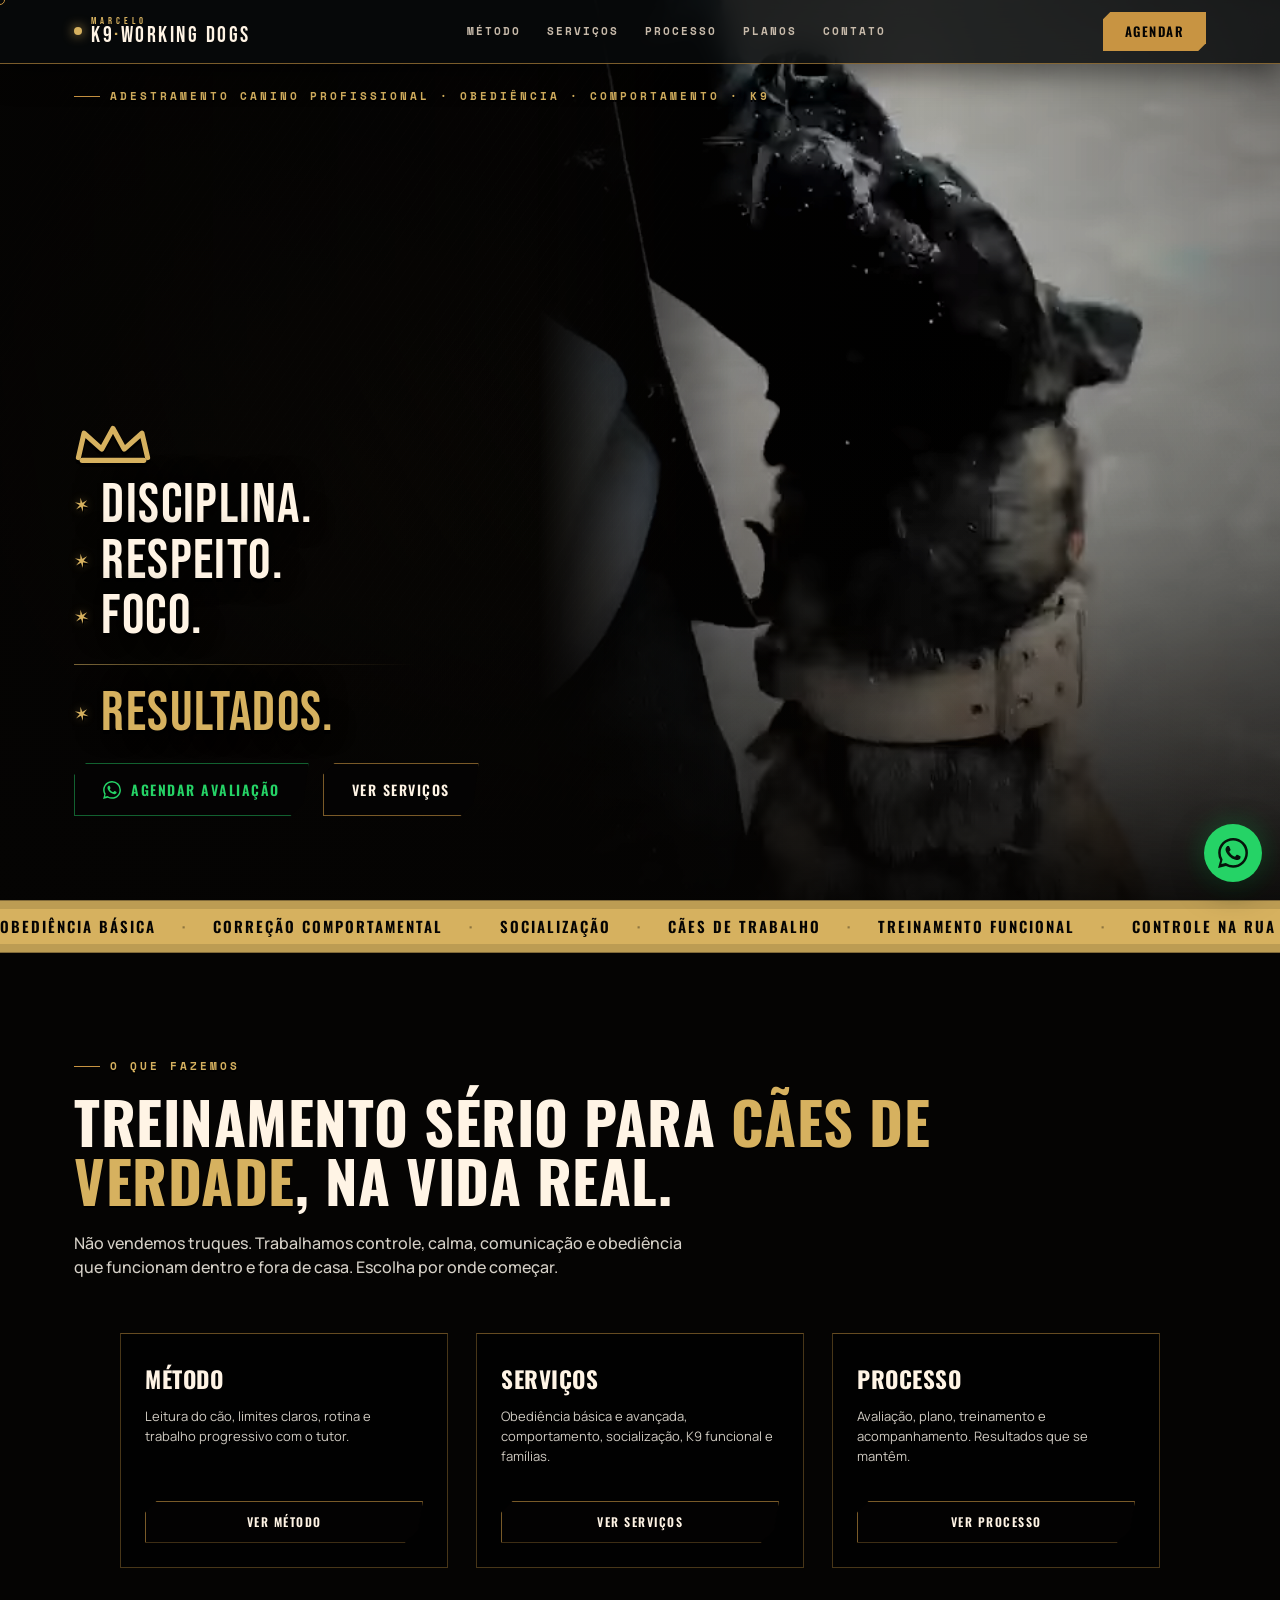
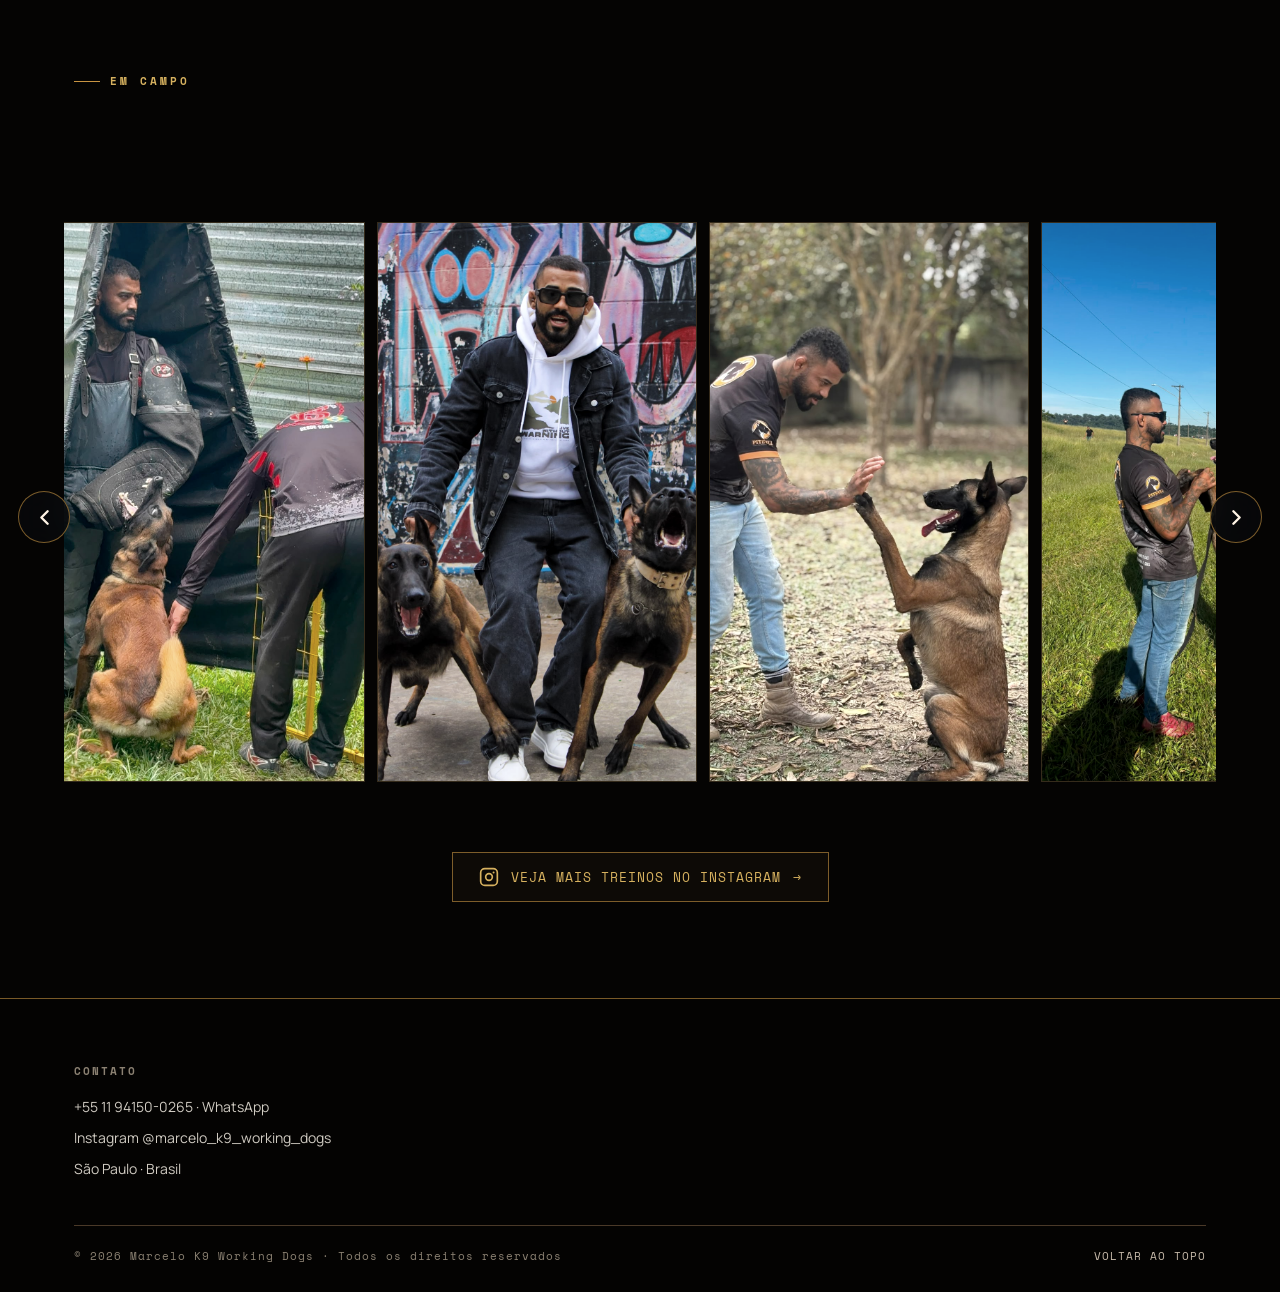
==== commit a034abb3: "videos" ====
--- a/index.html
+++ b/index.html
@@ -10,7 +10,7 @@
 <meta property="og:description" content="Adestramento canino profissional. Agende sua avaliação pelo WhatsApp.">
 <meta property="og:type" content="website">
 <link rel="icon" type="image/svg+xml" href="assets/img/favicon.svg">
-<link rel="stylesheet" href="styles.css?v=20260629-26">
+<link rel="stylesheet" href="styles.css?v=20260629-28">
 </head>
 <body>
 
@@ -150,8 +150,8 @@
   <span class="lbl">Agendar avaliação</span>
 </a>
 
-<script src="lib/manifest.js?v=20260629-26"></script>
-<script src="main.js?v=20260629-26"></script>
+<script src="lib/manifest.js?v=20260629-28"></script>
+<script src="main.js?v=20260629-28"></script>
 </body>
 </html>
 
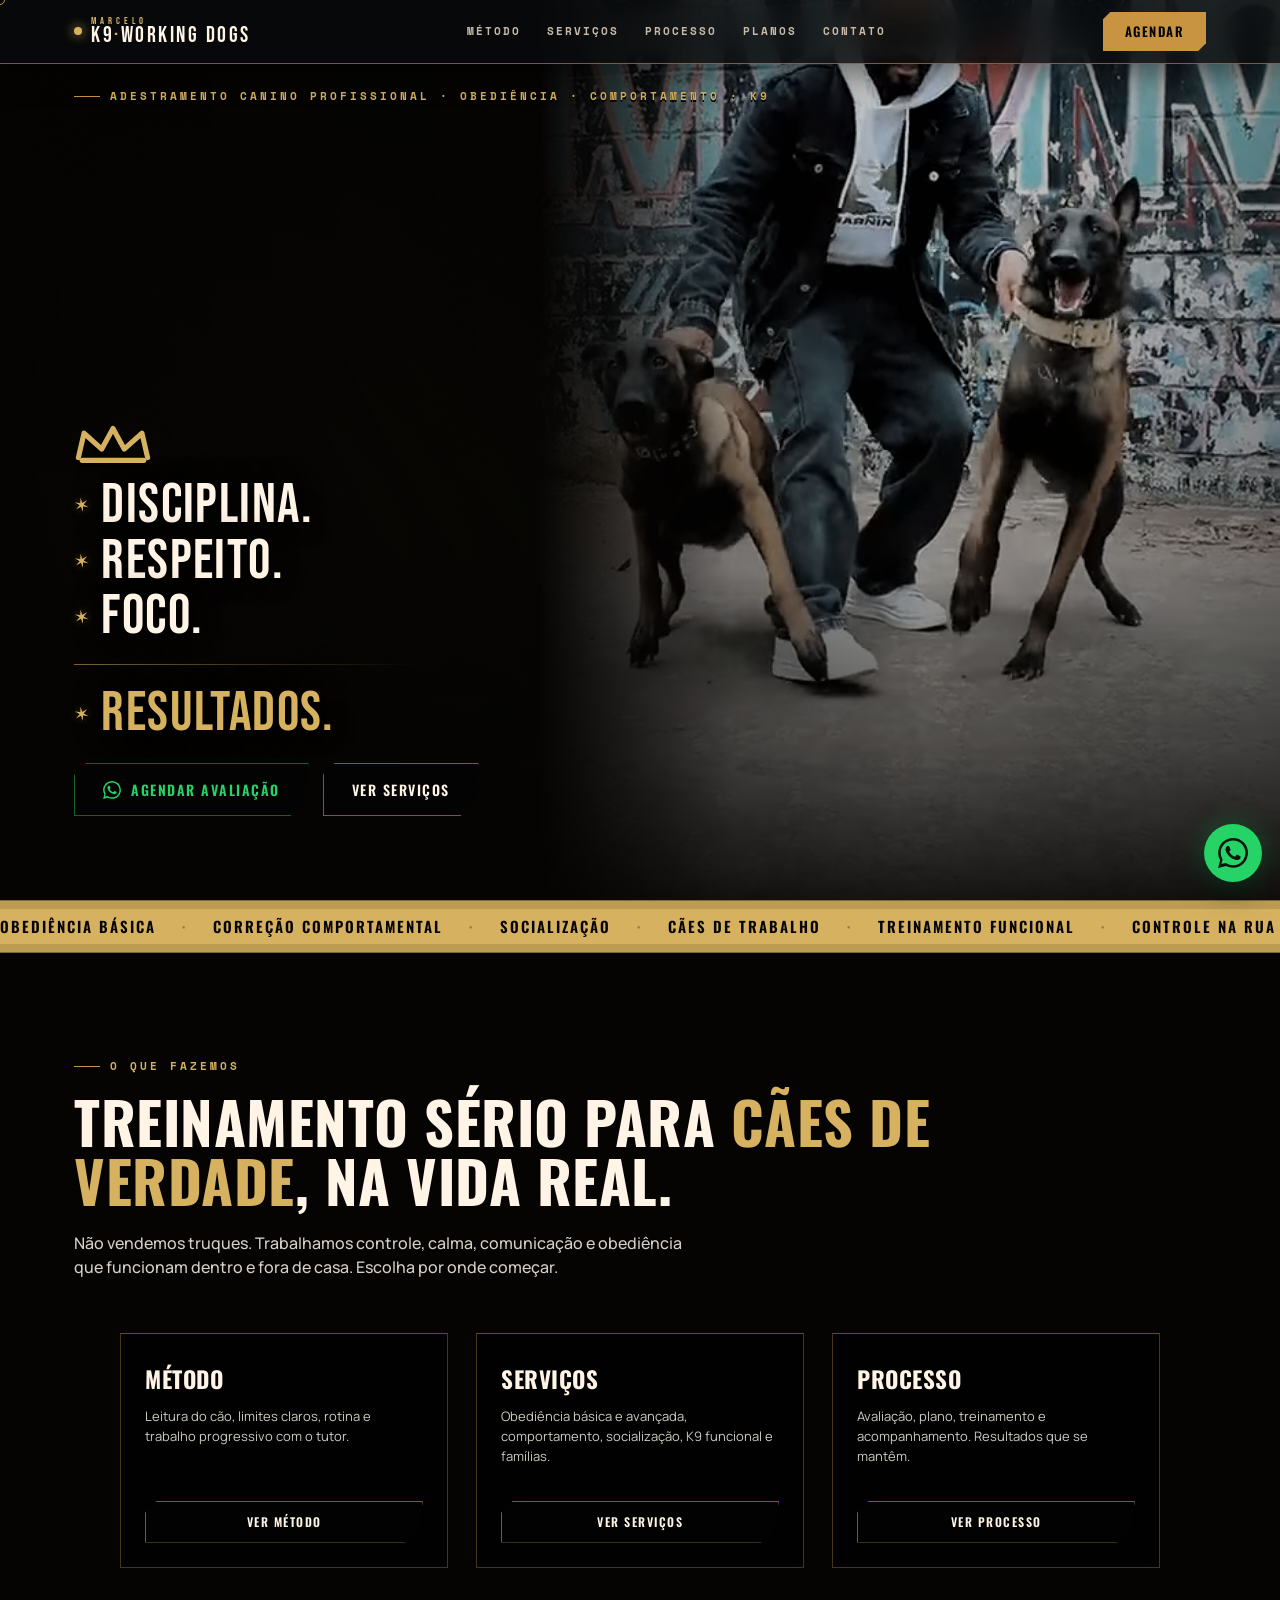
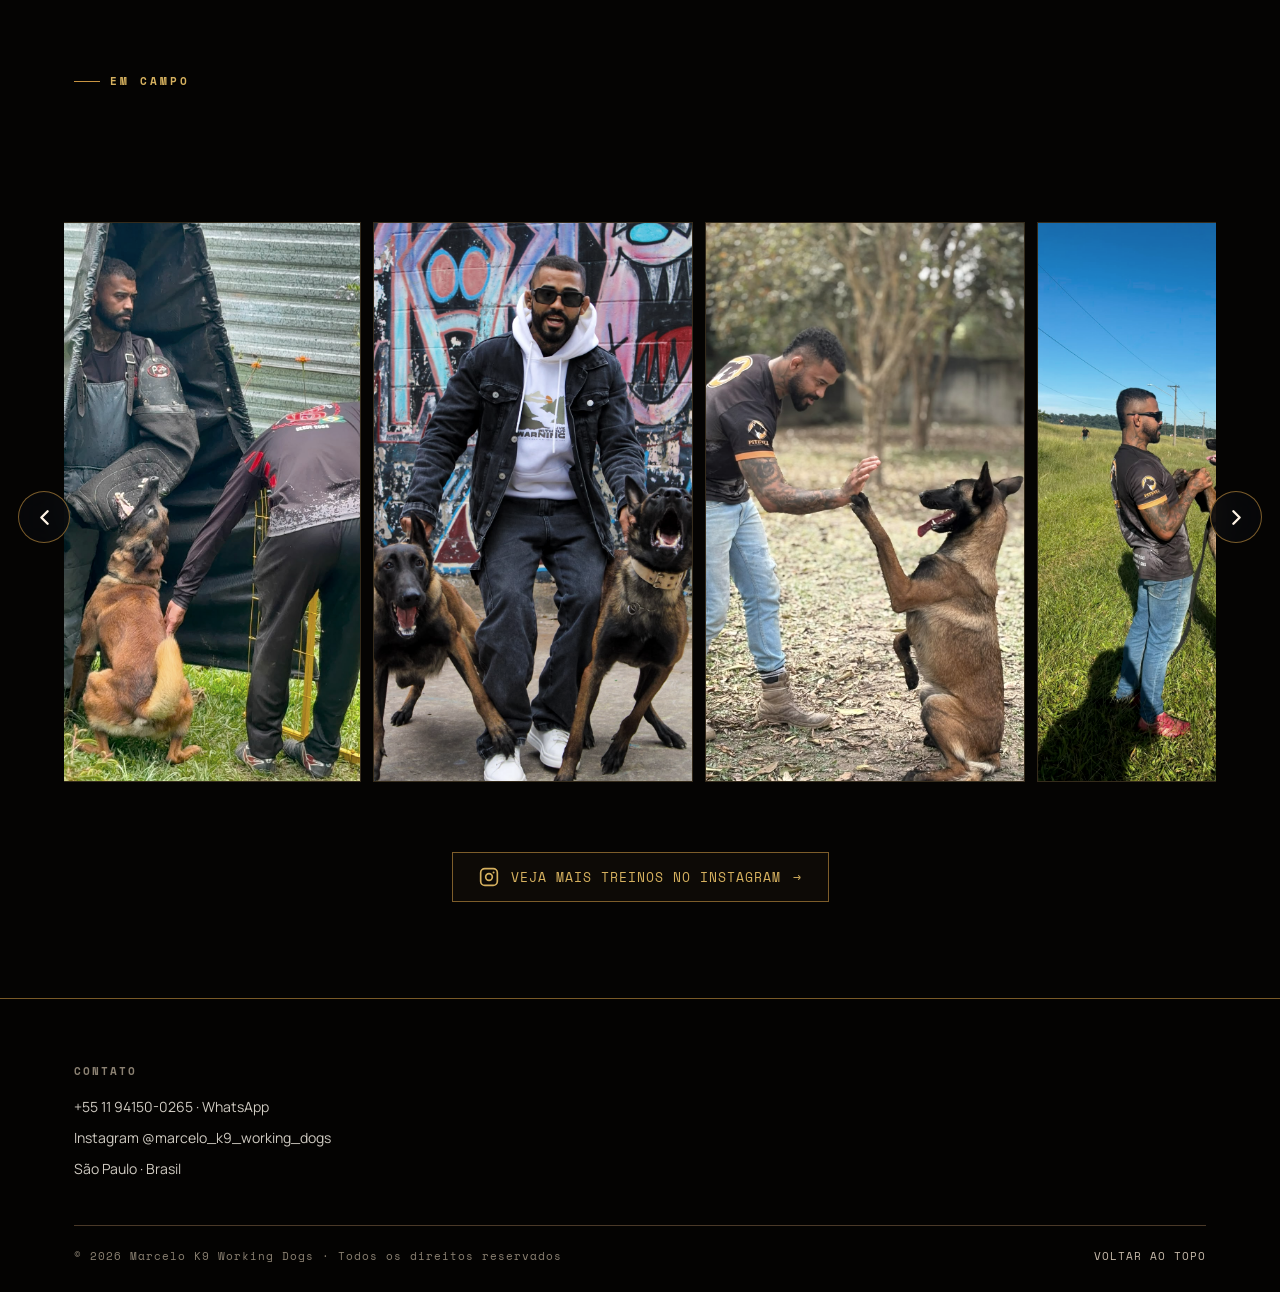
==== commit e1ce2c6e: "up videos" ====
--- a/index.html
+++ b/index.html
@@ -10,7 +10,7 @@
 <meta property="og:description" content="Adestramento canino profissional. Agende sua avaliação pelo WhatsApp.">
 <meta property="og:type" content="website">
 <link rel="icon" type="image/svg+xml" href="assets/img/favicon.svg">
-<link rel="stylesheet" href="styles.css?v=20260629-28">
+<link rel="stylesheet" href="styles.css?v=20260630-01">
 </head>
 <body>
 
@@ -150,8 +150,8 @@
   <span class="lbl">Agendar avaliação</span>
 </a>
 
-<script src="lib/manifest.js?v=20260629-28"></script>
-<script src="main.js?v=20260629-28"></script>
+<script src="lib/manifest.js?v=20260630-01"></script>
+<script src="main.js?v=20260630-01"></script>
 </body>
 </html>
 
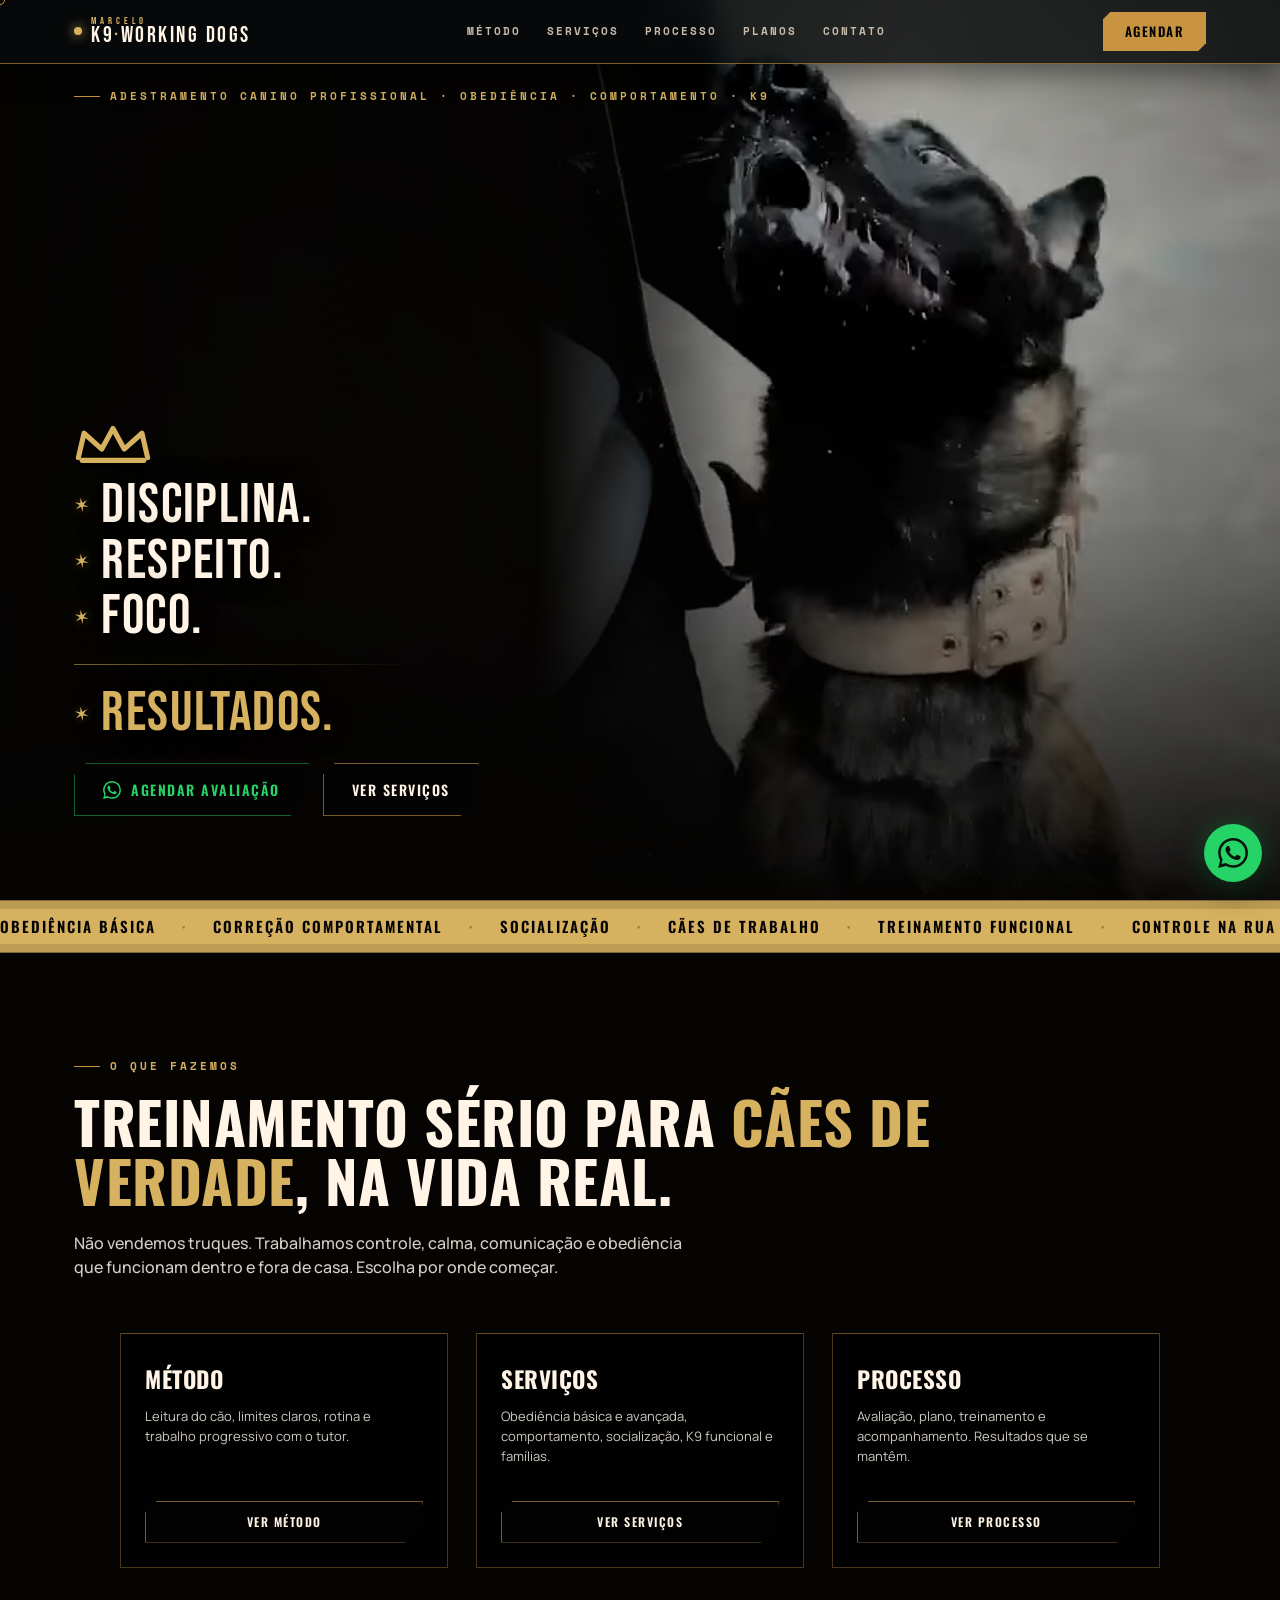
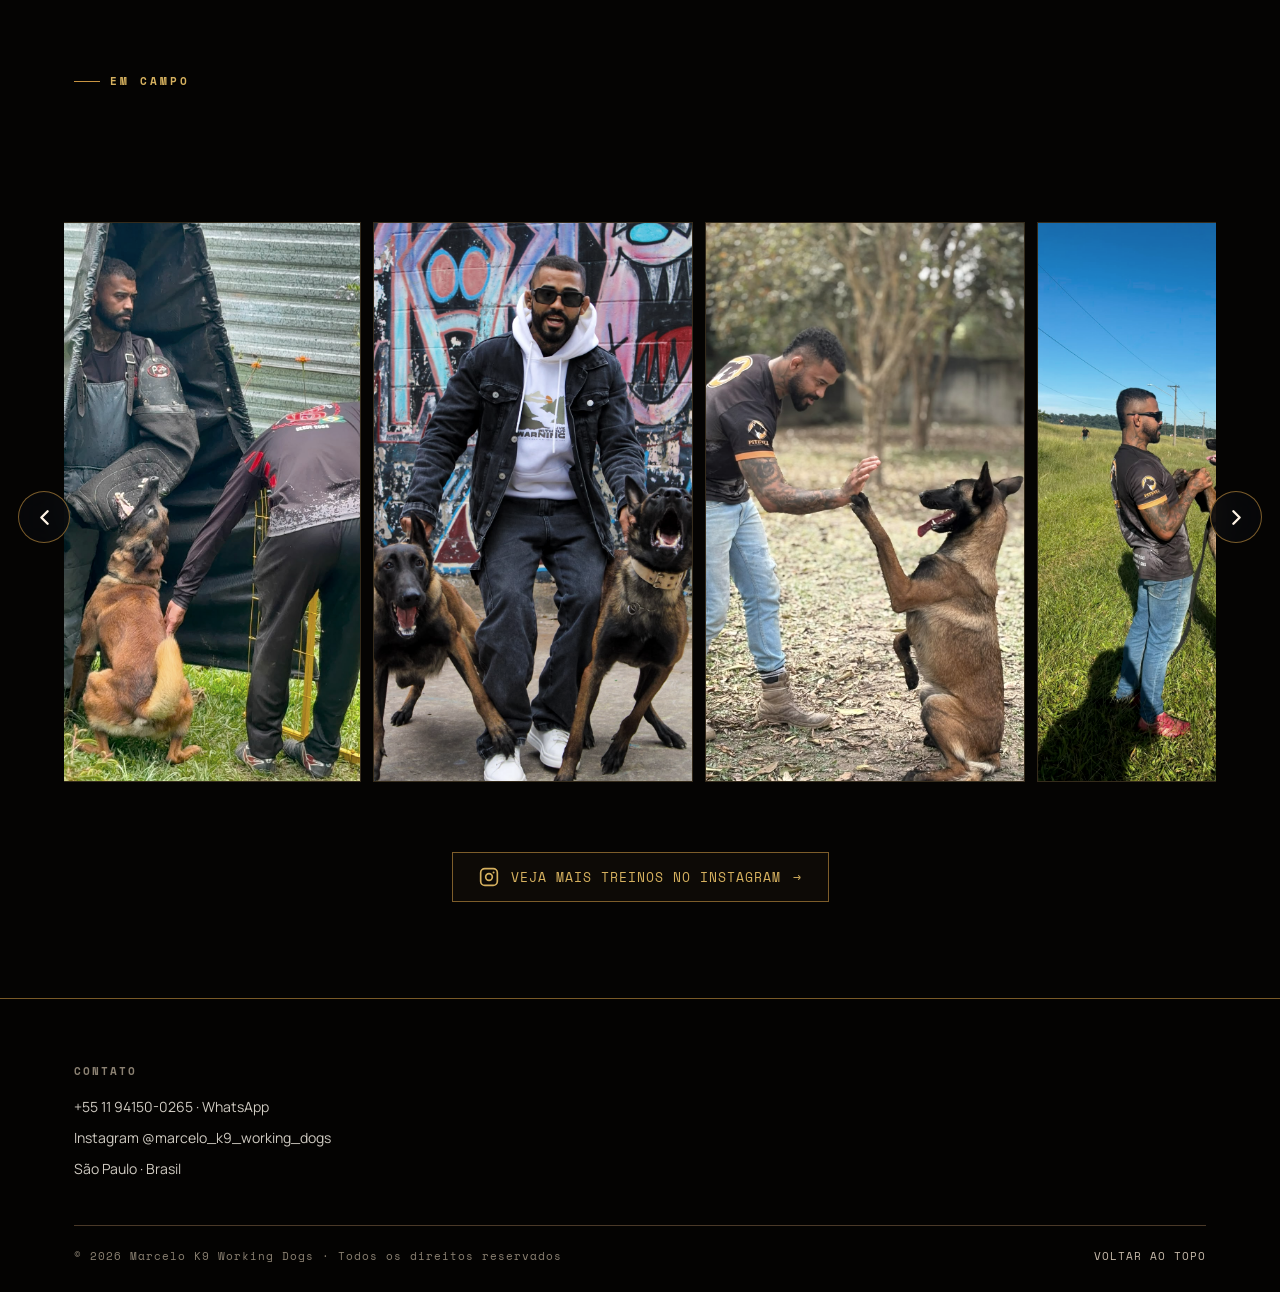
==== commit 96ad1f24: "pagina web" ====
--- a/index.html
+++ b/index.html
@@ -10,7 +10,7 @@
 <meta property="og:description" content="Adestramento canino profissional. Agende sua avaliação pelo WhatsApp.">
 <meta property="og:type" content="website">
 <link rel="icon" type="image/svg+xml" href="assets/img/favicon.svg">
-<link rel="stylesheet" href="styles.css?v=20260630-01">
+<link rel="stylesheet" href="styles.css?v=20260630-02">
 </head>
 <body>
 
@@ -150,8 +150,8 @@
   <span class="lbl">Agendar avaliação</span>
 </a>
 
-<script src="lib/manifest.js?v=20260630-01"></script>
-<script src="main.js?v=20260630-01"></script>
+<script src="lib/manifest.js?v=20260630-02"></script>
+<script src="main.js?v=20260630-02"></script>
 </body>
 </html>
 
--- a/styles.css
+++ b/styles.css
@@ -446,6 +446,10 @@
 .plans .plan:nth-child(2).reveal.in{animation:planInLeft 1.1s var(--ease) both;animation-delay:.14s;}
 .plans .plan:nth-child(3).reveal.in{animation:planInRight 1.1s var(--ease) both;animation-delay:.28s;}
 .plans .plan:nth-child(4).reveal.in{animation:planInRight 1.1s var(--ease) both;animation-delay:.42s;}
+.plans .plan:nth-child(5).reveal.in{animation:planInLeft 1.1s var(--ease) both;animation-delay:0s;}
+.plans .plan:nth-child(6).reveal.in{animation:planInLeft 1.1s var(--ease) both;animation-delay:.14s;}
+.plans .plan:nth-child(7).reveal.in{animation:planInRight 1.1s var(--ease) both;animation-delay:.28s;}
+.plans .plan:nth-child(8).reveal.in{animation:planInRight 1.1s var(--ease) both;animation-delay:.42s;}
 @keyframes planInLeft{from{opacity:0;transform:translateX(-80px);}to{opacity:1;transform:none;}}
 @keyframes planInRight{from{opacity:0;transform:translateX(80px);}to{opacity:1;transform:none;}}
 .plan h3{font-family:'Oswald',sans-serif;font-weight:700;font-size:22px;text-transform:uppercase;letter-spacing:0.5px;margin-bottom:6px;}
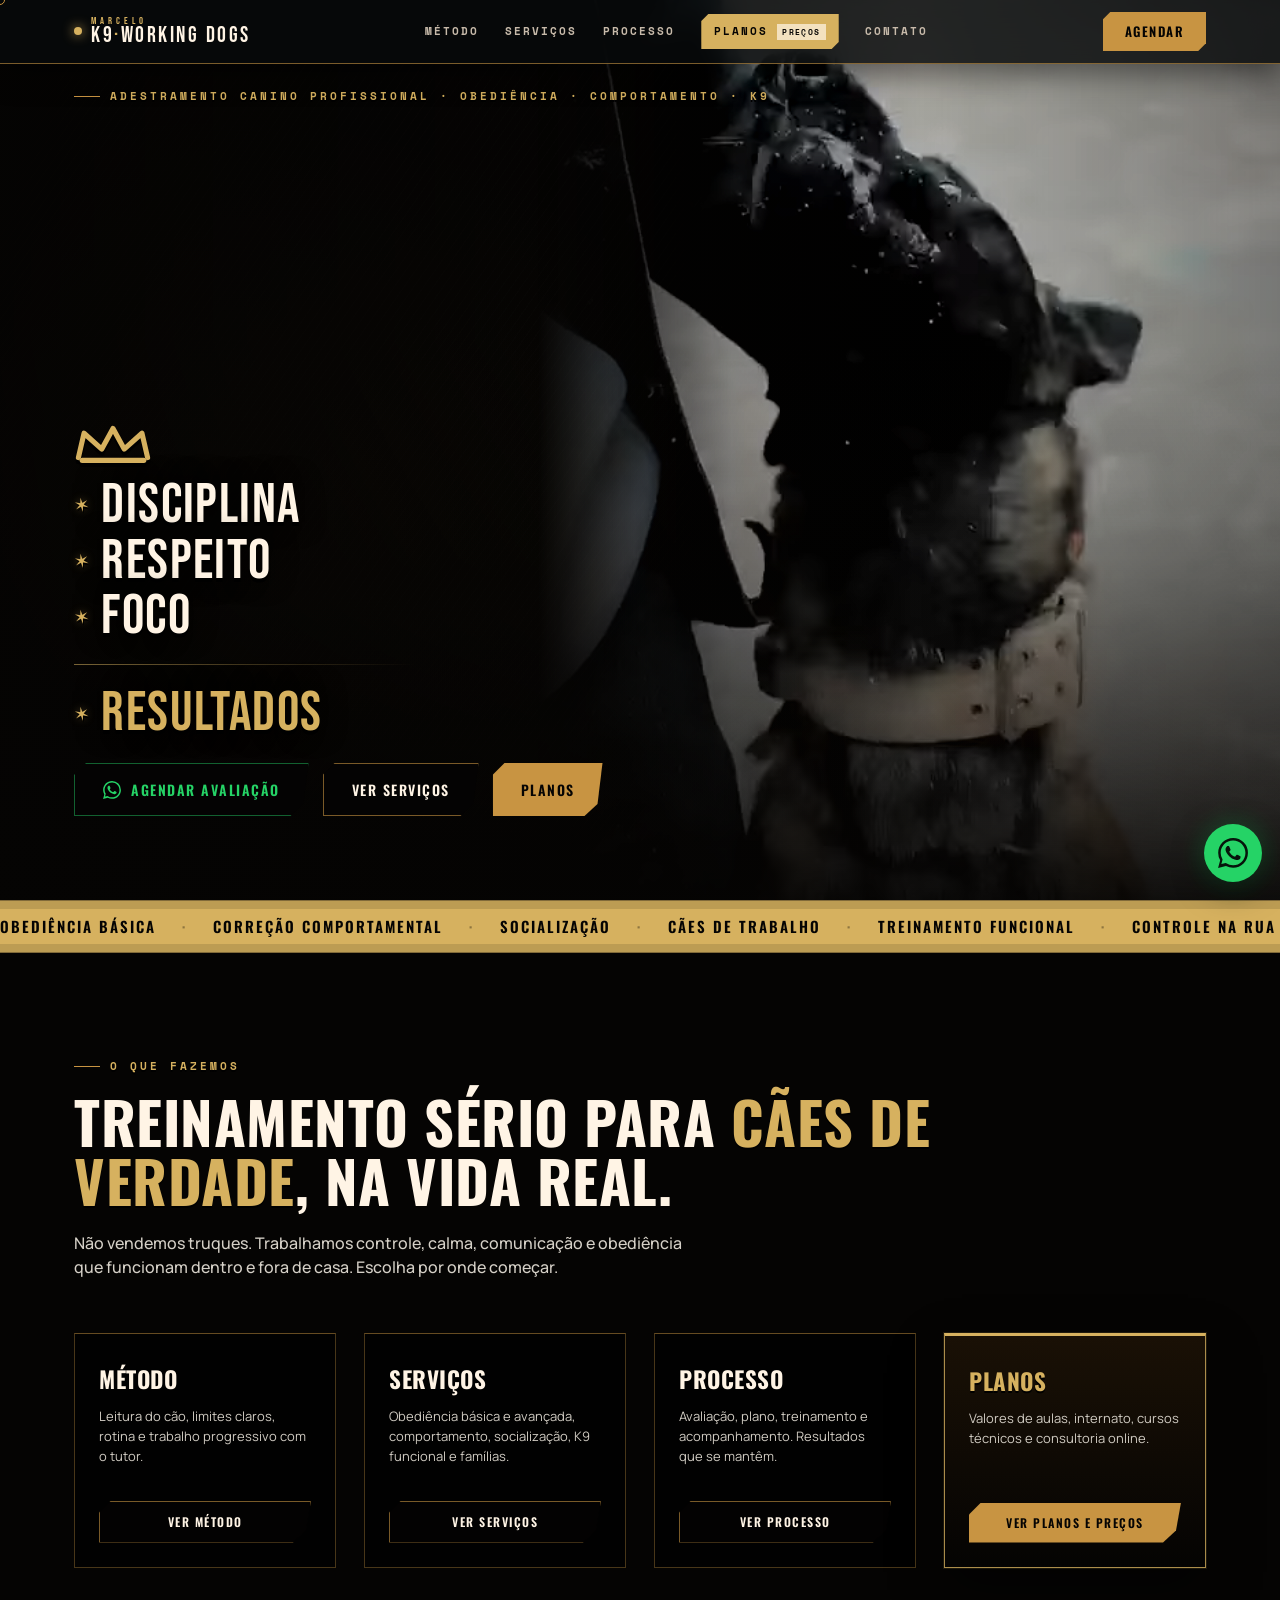
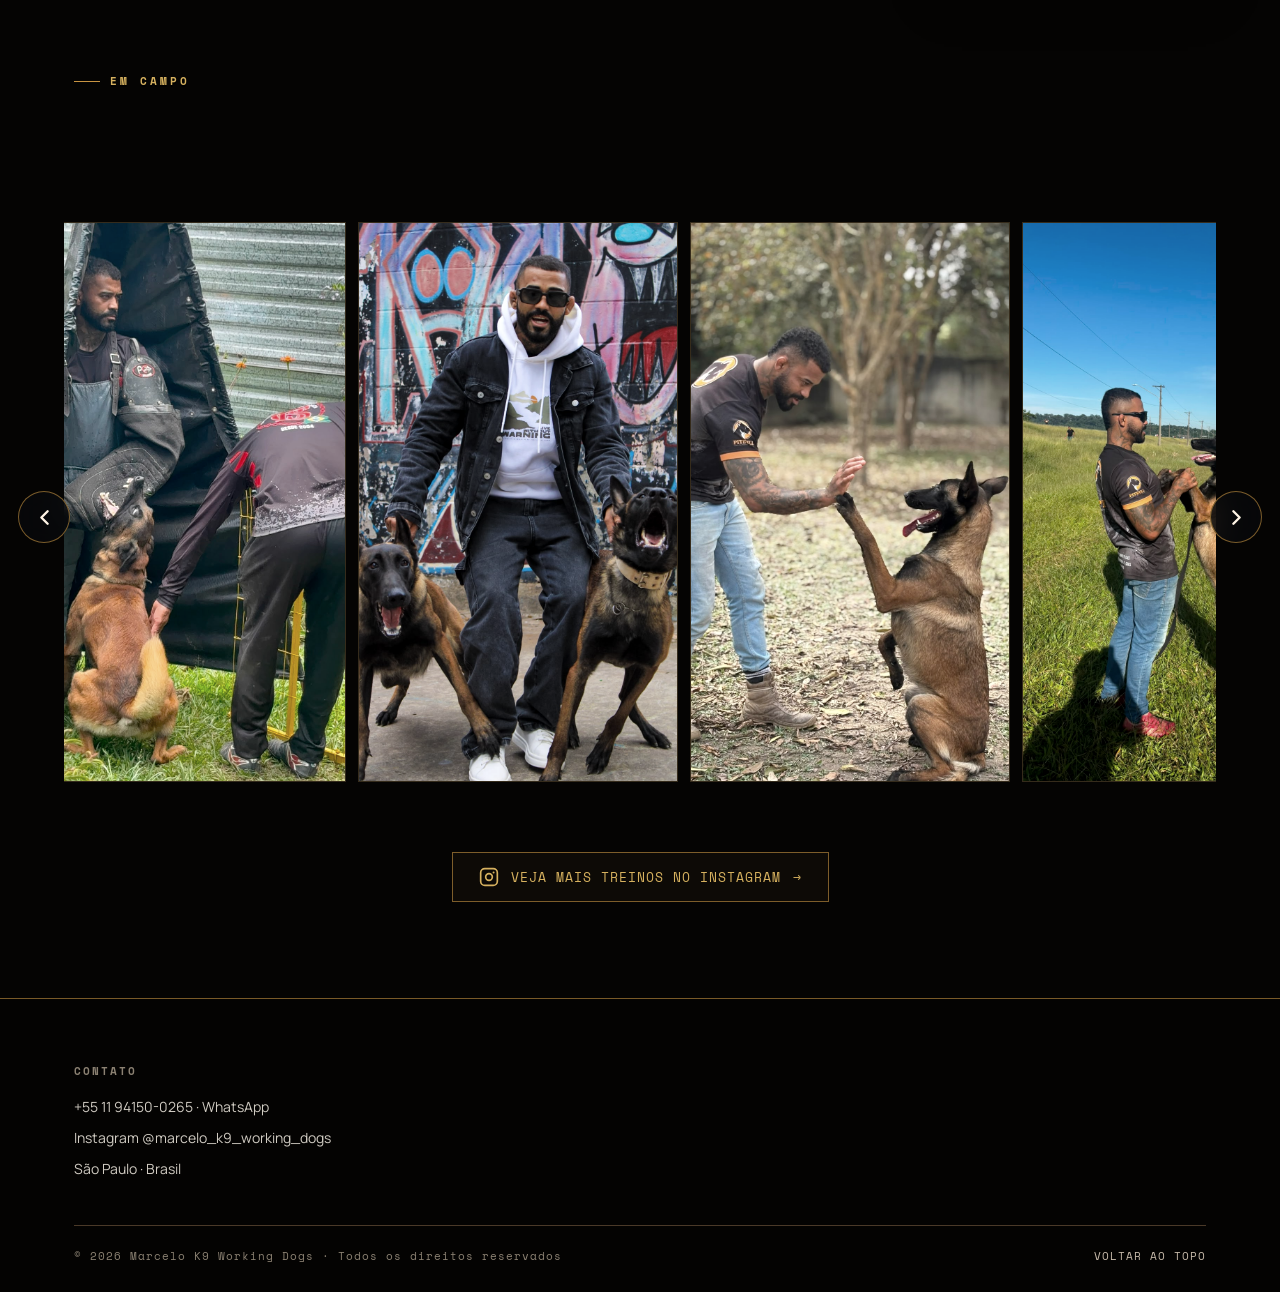
==== commit d34b9bc1: "PLANOS INICIO Y FINAL" ====
--- a/index.html
+++ b/index.html
@@ -10,7 +10,7 @@
 <meta property="og:description" content="Adestramento canino profissional. Agende sua avaliação pelo WhatsApp.">
 <meta property="og:type" content="website">
 <link rel="icon" type="image/svg+xml" href="assets/img/favicon.svg">
-<link rel="stylesheet" href="styles.css?v=20260630-02">
+<link rel="stylesheet" href="styles.css?v=20260630-06">
 </head>
 <body>
 
@@ -58,11 +58,11 @@
       </svg>
     </div>
     <h1 class="hero-values">
-      <span>Disciplina.</span>
-      <span>Respeito.</span>
-      <span>Foco.</span>
+      <span>Disciplina</span>
+      <span>Respeito</span>
+      <span>Foco</span>
       <span class="val-line" aria-hidden="true"></span>
-      <span class="fire">Resultados.</span>
+      <span class="fire">Resultados</span>
     </h1>
     <div class="hero-cta">
       <a class="btn btn-wa" data-wa-link data-cursor="WhatsApp">
@@ -70,6 +70,7 @@
         Agendar avaliação
       </a>
       <a class="btn btn-ghost" href="servicos.html" data-cursor="ver">Ver serviços</a>
+      <a class="btn btn-fire hero-plan-btn" href="planos.html" data-cursor="preços">Planos</a>
     </div>
   </div>
 </header>
@@ -92,6 +93,7 @@
       <a class="serv-card reveal" href="metodo.html" data-cursor="ver"><h3>Método</h3><p class="serv-for">Leitura do cão, limites claros, rotina e trabalho progressivo com o tutor.</p><span class="btn btn-ghost" style="margin-top:auto;justify-content:center;width:100%">Ver método</span></a>
       <a class="serv-card reveal" href="servicos.html" data-cursor="ver"><h3>Serviços</h3><p class="serv-for">Obediência básica e avançada, comportamento, socialização, K9 funcional e famílias.</p><span class="btn btn-ghost" style="margin-top:auto;justify-content:center;width:100%">Ver serviços</span></a>
       <a class="serv-card reveal" href="processo.html" data-cursor="ver"><h3>Processo</h3><p class="serv-for">Avaliação, plano, treinamento e acompanhamento. Resultados que se mantêm.</p><span class="btn btn-ghost" style="margin-top:auto;justify-content:center;width:100%">Ver processo</span></a>
+      <a class="serv-card reveal home-plan-card" href="planos.html" data-cursor="preços"><h3>Planos</h3><p class="serv-for">Valores de aulas, internato, cursos técnicos e consultoria online.</p><span class="btn btn-fire" style="margin-top:auto;justify-content:center;width:100%">Ver planos e preços</span></a>
     </div>
   </div>
 </section>
@@ -150,8 +152,7 @@
   <span class="lbl">Agendar avaliação</span>
 </a>
 
-<script src="lib/manifest.js?v=20260630-02"></script>
-<script src="main.js?v=20260630-02"></script>
+<script src="lib/manifest.js?v=20260630-06"></script>
+<script src="main.js?v=20260630-06"></script>
 </body>
 </html>
-
--- a/styles.css
+++ b/styles.css
@@ -89,6 +89,16 @@
 }
 .nav-links a span{color:var(--fire);font-size:9px;}
 .nav-links a:hover,.nav-links a.active{color:var(--bone);}
+.nav-links a[href="planos.html"]{
+  color:var(--carbon);background:var(--gold);padding:9px 13px;
+  clip-path:polygon(7px 0,100% 0,100% calc(100% - 7px),calc(100% - 7px) 100%,0 100%,0 7px);
+  box-shadow:0 0 18px rgba(214,177,95,.28),0 6px 0 rgba(0,0,0,.24);
+}
+.nav-links a[href="planos.html"]::after{
+  content:'preços';font-size:8px;letter-spacing:1.4px;color:var(--carbon);
+  background:rgba(255,244,229,.72);padding:2px 5px;margin-left:2px;
+}
+.nav-links a[href="planos.html"]:hover,.nav-links a[href="planos.html"].active{color:var(--carbon);background:var(--fire);}
 .nav-cta{
   font-family:'Oswald',sans-serif;font-weight:600;font-size:13px;letter-spacing:1.5px;
   text-transform:uppercase;color:var(--carbon);background:var(--fire);
@@ -110,7 +120,19 @@
   display:flex;align-items:center;gap:14px;
 }
 .mobile-menu a small{font-family:'Space Mono',monospace;font-size:12px;color:var(--fire);}
-.mobile-menu .mm-cta{margin-top:20px;justify-content:center;background:var(--fire);color:var(--carbon);border:none;border-radius:2px;}
+.mobile-menu a[href="planos.html"]{
+  margin:10px 0;background:var(--gold);color:var(--carbon);border-bottom:0;
+  justify-content:center;box-shadow:0 10px 0 rgba(0,0,0,.28);
+  clip-path:polygon(12px 0,100% 0,calc(100% - 6px) calc(100% - 12px),calc(100% - 18px) 100%,0 100%,0 12px);
+}
+.mobile-menu a[href="planos.html"]::after{
+  content:'preços';font-family:'Space Mono',monospace;font-size:10px;letter-spacing:1.4px;
+  background:rgba(5,4,3,.18);padding:4px 7px;color:var(--carbon);
+}
+.mobile-menu .mm-cta{
+  margin-top:14px;justify-content:center;background:rgba(5,4,3,.62);color:var(--muted);
+  border:1px solid var(--line);border-radius:0;font-size:18px;padding:12px 0;box-shadow:none;
+}
 
 /* ---------------- BOTÕES ---------------- */
 .btn{
@@ -205,6 +227,7 @@
 .hero-sub{font-size:clamp(15px,2.2vw,20px);font-weight:800;color:#fff2df;max-width:560px;
   margin-bottom:34px;border-left:4px solid var(--gold);padding-left:18px;text-shadow:0 2px 0 #000;}
 .hero-cta{display:flex;flex-wrap:wrap;gap:14px;margin-bottom:30px;}
+.hero-plan-btn{box-shadow:0 10px 0 rgba(0,0,0,.28),0 0 20px rgba(214,177,95,.2);}
 .hero-facts{display:flex;flex-wrap:wrap;gap:10px;}
 .hero-fact{font-family:'Space Mono',monospace;font-size:11px;letter-spacing:1px;color:#dfd2c0;
   text-transform:uppercase;border:1px solid var(--fire-line);padding:8px 13px;display:flex;align-items:center;gap:8px;
@@ -328,7 +351,8 @@
 .vbox-tab:hover{color:var(--bone);border-color:var(--fire-line);}
 .vbox-tab.active{color:var(--carbon);background:var(--fire);border-color:var(--fire);}
 .home-serv-grid{
-  gap:28px;border:0;background:transparent;max-width:1040px;margin:0 auto;
+  grid-template-columns:repeat(4,minmax(0,1fr));
+  gap:28px;border:0;background:transparent;max-width:1180px;margin:0 auto;
 }
 .home-serv-grid .serv-card{
   min-height:235px;padding:24px 24px;background:rgba(2,2,2,.86);
@@ -345,6 +369,13 @@
 .home-serv-grid .serv-card h3{font-size:23px;margin:4px 0 10px;}
 .home-serv-grid .serv-for{font-size:13px;line-height:1.55;margin-bottom:18px;}
 .home-serv-grid .btn{padding:11px 18px;font-size:12px;box-shadow:0 7px 0 rgba(0,0,0,.26);}
+.home-plan-card{
+  background:linear-gradient(180deg,rgba(28,18,6,.92),rgba(5,4,3,.9)) !important;
+  border-color:rgba(214,177,95,.78) !important;border-top:3px solid var(--gold) !important;
+  box-shadow:0 0 0 1px rgba(214,177,95,.12),0 22px 50px rgba(0,0,0,.46);
+}
+.home-plan-card h3{color:var(--gold);text-shadow:0 2px 0 #000;}
+.home-plan-card:hover{box-shadow:0 0 28px rgba(214,177,95,.18),0 24px 54px rgba(0,0,0,.55);}
 
 /* ---------------- PROBLEMAS ---------------- */
 .prob-grid{display:grid;grid-template-columns:repeat(auto-fill,minmax(220px,1fr));gap:2px;background:transparent;border:1px solid var(--fire-line);}
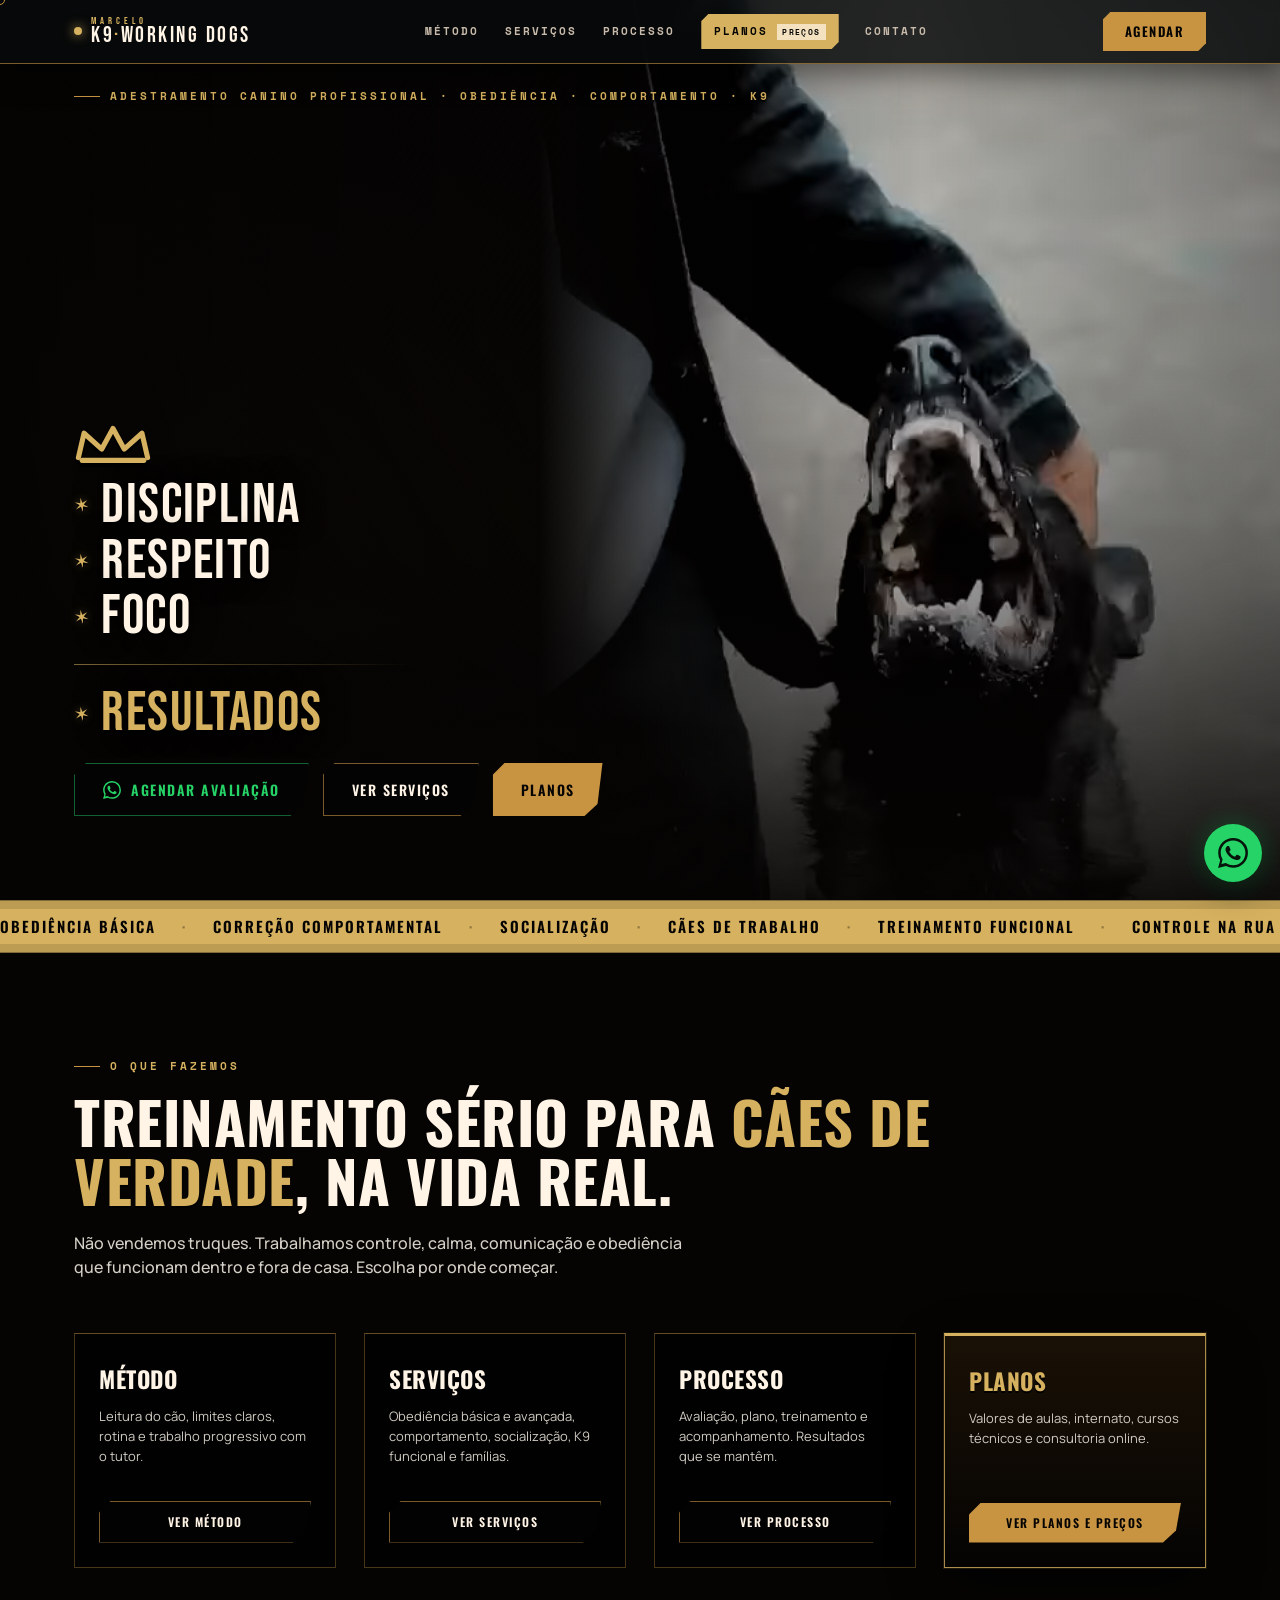
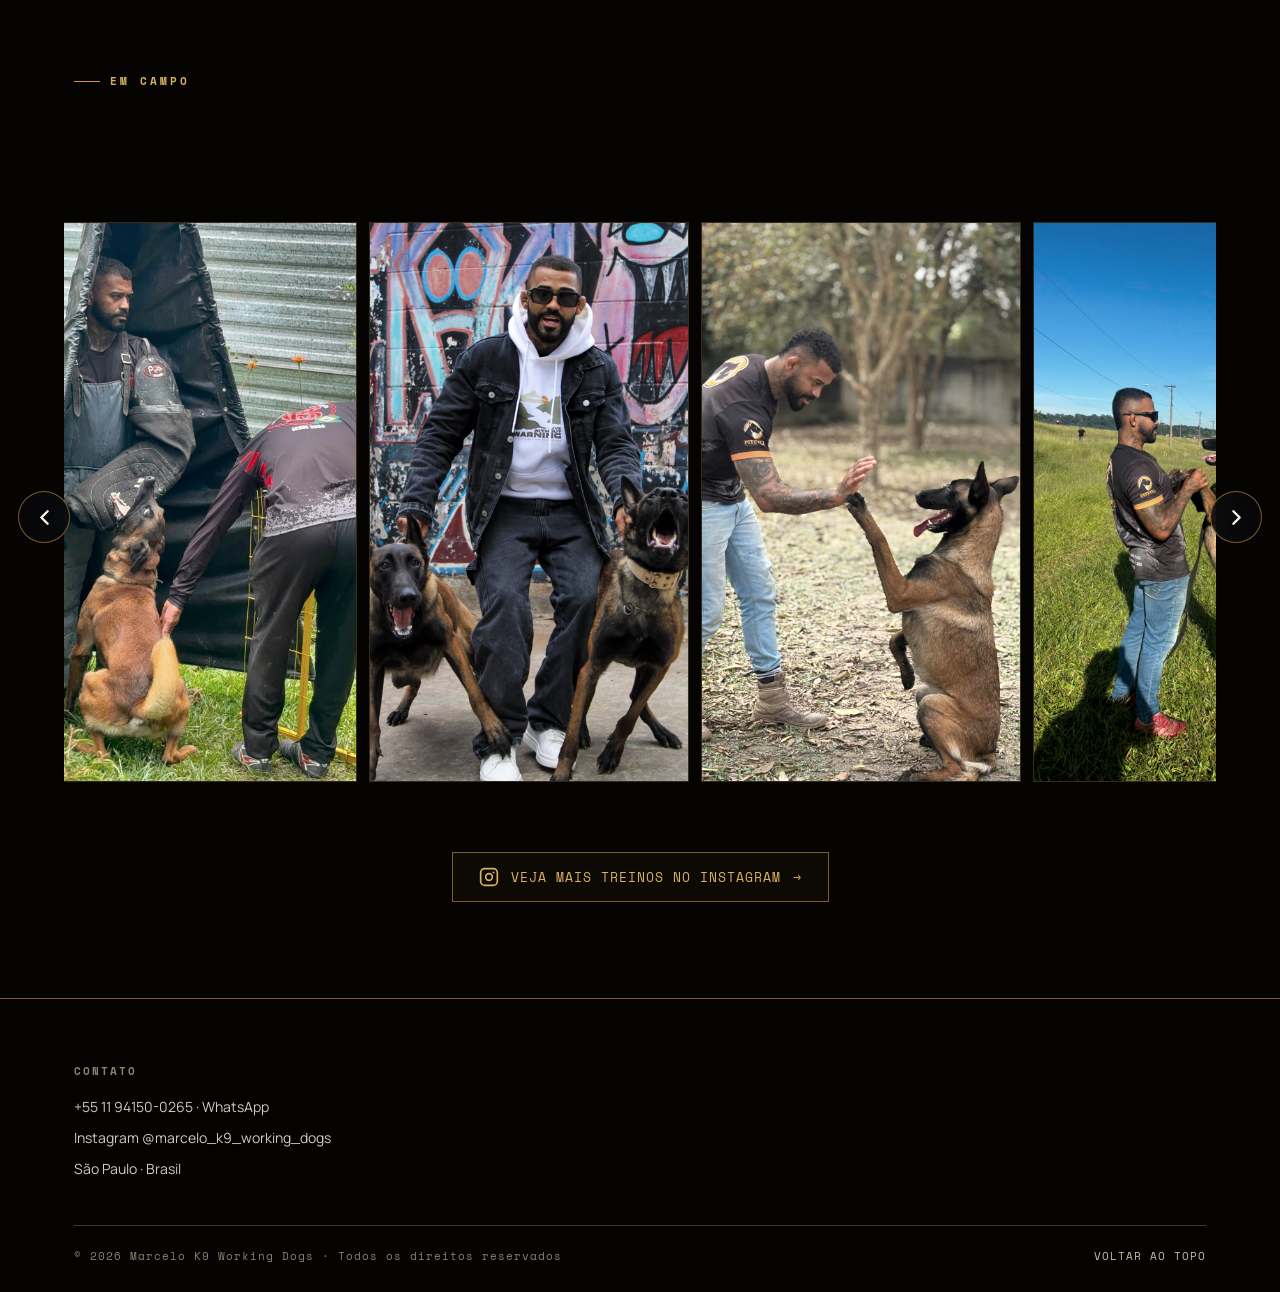
==== commit 88aadb26: "FINAL PAGINA" ====
--- a/index.html
+++ b/index.html
@@ -3,14 +3,58 @@
 <head>
 <meta charset="UTF-8">
 <meta name="viewport" content="width=device-width, initial-scale=1.0">
-<title>Marcelo K9 Working Dogs - Disciplina · Respeito · Foco · Resultados</title>
-<meta name="description" content="Treinamento canino para cães equilibrados, obedientes e seguros na vida real. Obediência, correção comportamental, socialização e cães de trabalho.">
+<title>Adestramento Canino em São Paulo | Marcelo K9 Working Dogs</title>
+<meta name="description" content="Adestramento canino profissional em São Paulo. Obediência, comportamento, guarda e proteção, detecção, cursos K9 e treinamento para cães equilibrados.">
+<meta name="robots" content="index, follow">
 <meta name="theme-color" content="#080A0C">
-<meta property="og:title" content="Marcelo K9 Working Dogs - Disciplina · Respeito · Foco · Resultados">
-<meta property="og:description" content="Adestramento canino profissional. Agende sua avaliação pelo WhatsApp.">
+<link rel="canonical" href="https://numore99.github.io/k9training/">
+<meta property="og:title" content="Adestramento Canino em São Paulo | Marcelo K9 Working Dogs">
+<meta property="og:description" content="Treinamento K9 com disciplina, respeito, foco e resultados. Obediência, proteção, detecção, cursos e planos.">
 <meta property="og:type" content="website">
+<meta property="og:url" content="https://numore99.github.io/k9training/">
+<meta property="og:image" content="https://numore99.github.io/k9training/assets/img/arte-marcelo.jpeg">
+<meta property="og:locale" content="pt_BR">
+<meta name="twitter:card" content="summary_large_image">
+<meta name="twitter:title" content="Adestramento Canino em São Paulo | Marcelo K9 Working Dogs">
+<meta name="twitter:description" content="Obediência, comportamento, guarda e proteção, detecção e cursos K9.">
+<meta name="twitter:image" content="https://numore99.github.io/k9training/assets/img/arte-marcelo.jpeg">
 <link rel="icon" type="image/svg+xml" href="assets/img/favicon.svg">
-<link rel="stylesheet" href="styles.css?v=20260630-06">
+<link rel="stylesheet" href="styles.css?v=20260630-07">
+<script type="application/ld+json">
+{
+  "@context": "https://schema.org",
+  "@type": "LocalBusiness",
+  "@id": "https://numore99.github.io/k9training/#business",
+  "name": "Marcelo K9 Working Dogs",
+  "url": "https://numore99.github.io/k9training/",
+  "image": "https://numore99.github.io/k9training/assets/img/arte-marcelo.jpeg",
+  "logo": "https://numore99.github.io/k9training/assets/img/favicon.svg",
+  "telephone": "+55 11 94150-0265",
+  "priceRange": "R$ 200 - R$ 8.000",
+  "address": {
+    "@type": "PostalAddress",
+    "addressLocality": "São Paulo",
+    "addressCountry": "BR"
+  },
+  "areaServed": ["São Paulo", "Brasil"],
+  "sameAs": ["https://www.instagram.com/marcelo_k9_working_dogs/"],
+  "description": "Adestramento canino profissional, obediência, comportamento, guarda e proteção, detecção de entorpecentes, cursos K9 e consultoria online.",
+  "hasOfferCatalog": {
+    "@type": "OfferCatalog",
+    "name": "Serviços, planos e cursos K9",
+    "itemListElement": [
+      {"@type": "Offer", "name": "Aula avulsa", "price": "200", "priceCurrency": "BRL"},
+      {"@type": "Offer", "name": "Internato de adestramento", "price": "3500", "priceCurrency": "BRL"},
+      {"@type": "Offer", "name": "Aulas a domicílio", "price": "900", "priceCurrency": "BRL"},
+      {"@type": "Offer", "name": "Curso de formação de adestramento", "price": "5000", "priceCurrency": "BRL"},
+      {"@type": "Offer", "name": "Curso de detecção de entorpecentes", "price": "8000", "priceCurrency": "BRL"},
+      {"@type": "Offer", "name": "Curso de Show Dog", "price": "5000", "priceCurrency": "BRL"},
+      {"@type": "Offer", "name": "Curso de obediência avançada para esporte", "price": "8000", "priceCurrency": "BRL"},
+      {"@type": "Offer", "name": "Consultoria online"}
+    ]
+  }
+}
+</script>
 </head>
 <body>
 
@@ -152,7 +196,7 @@
   <span class="lbl">Agendar avaliação</span>
 </a>
 
-<script src="lib/manifest.js?v=20260630-06"></script>
-<script src="main.js?v=20260630-06"></script>
+<script src="lib/manifest.js?v=20260630-07"></script>
+<script src="main.js?v=20260630-07"></script>
 </body>
 </html>
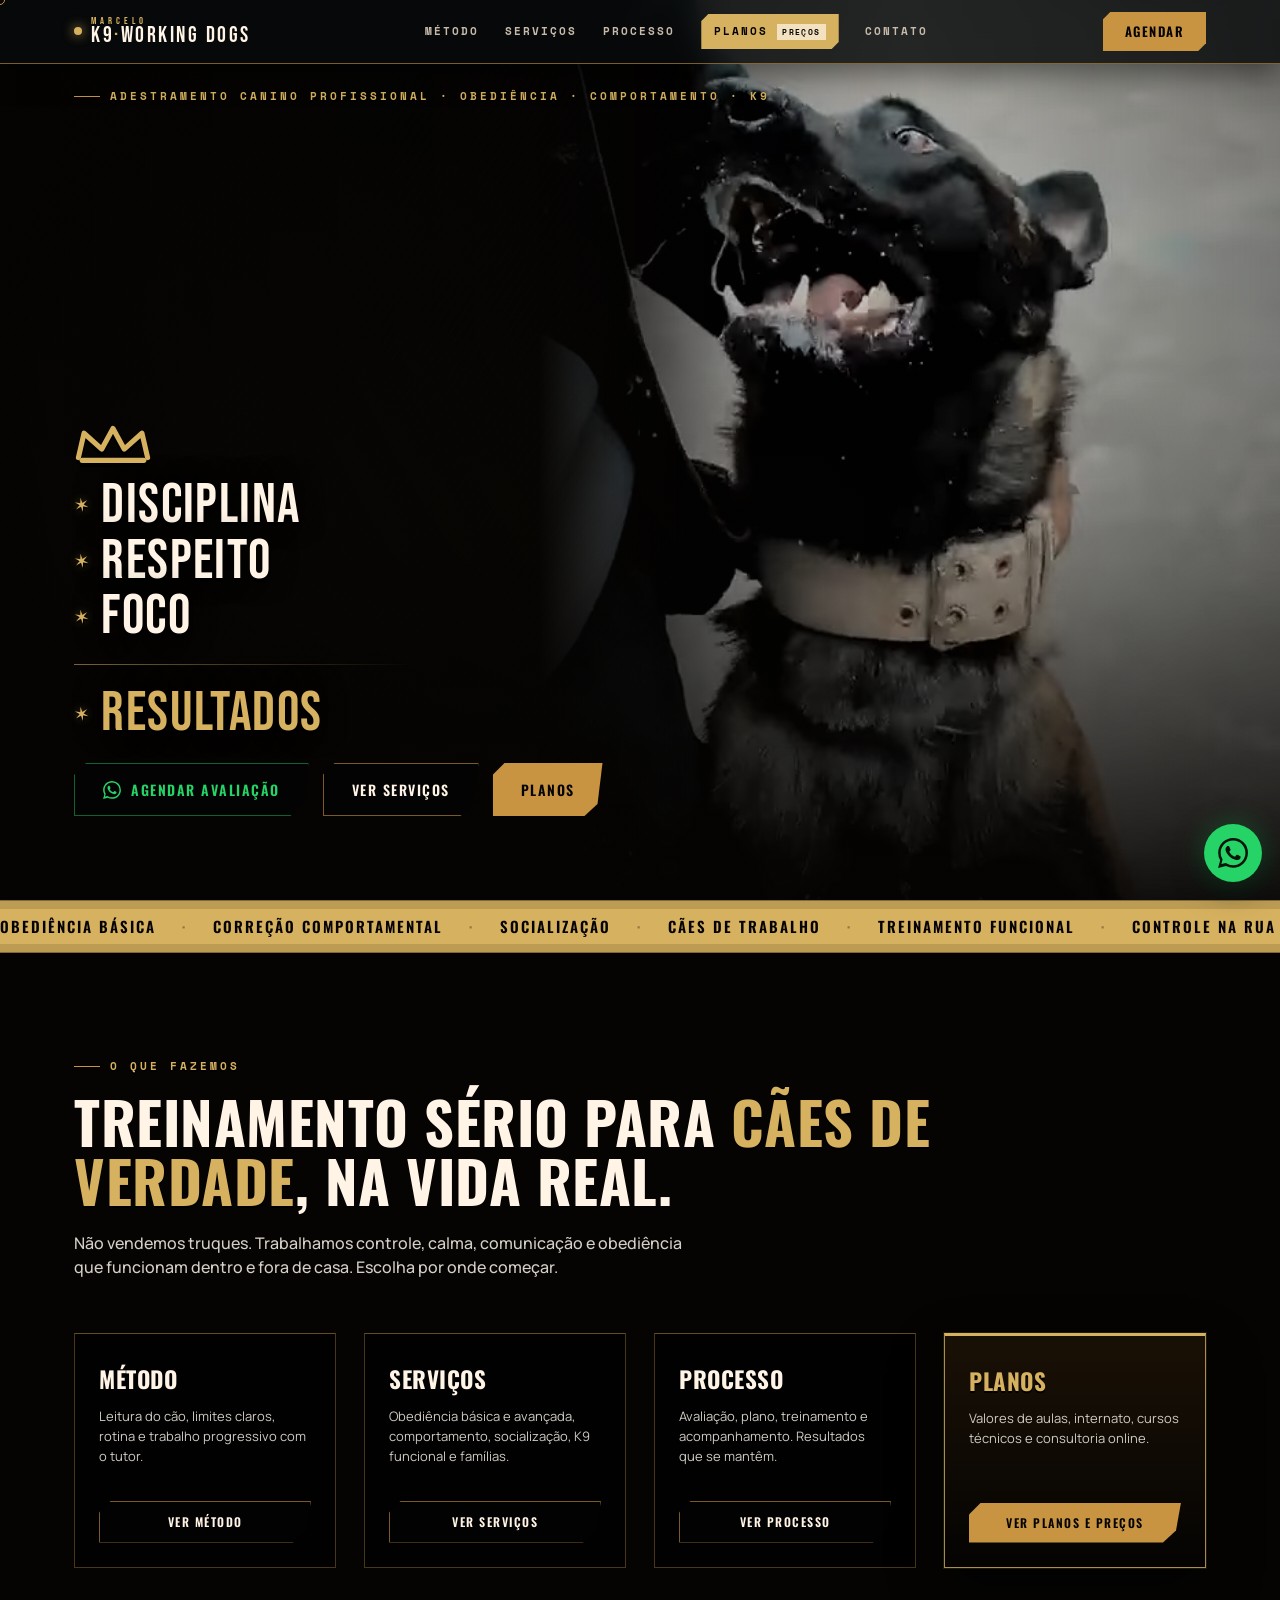
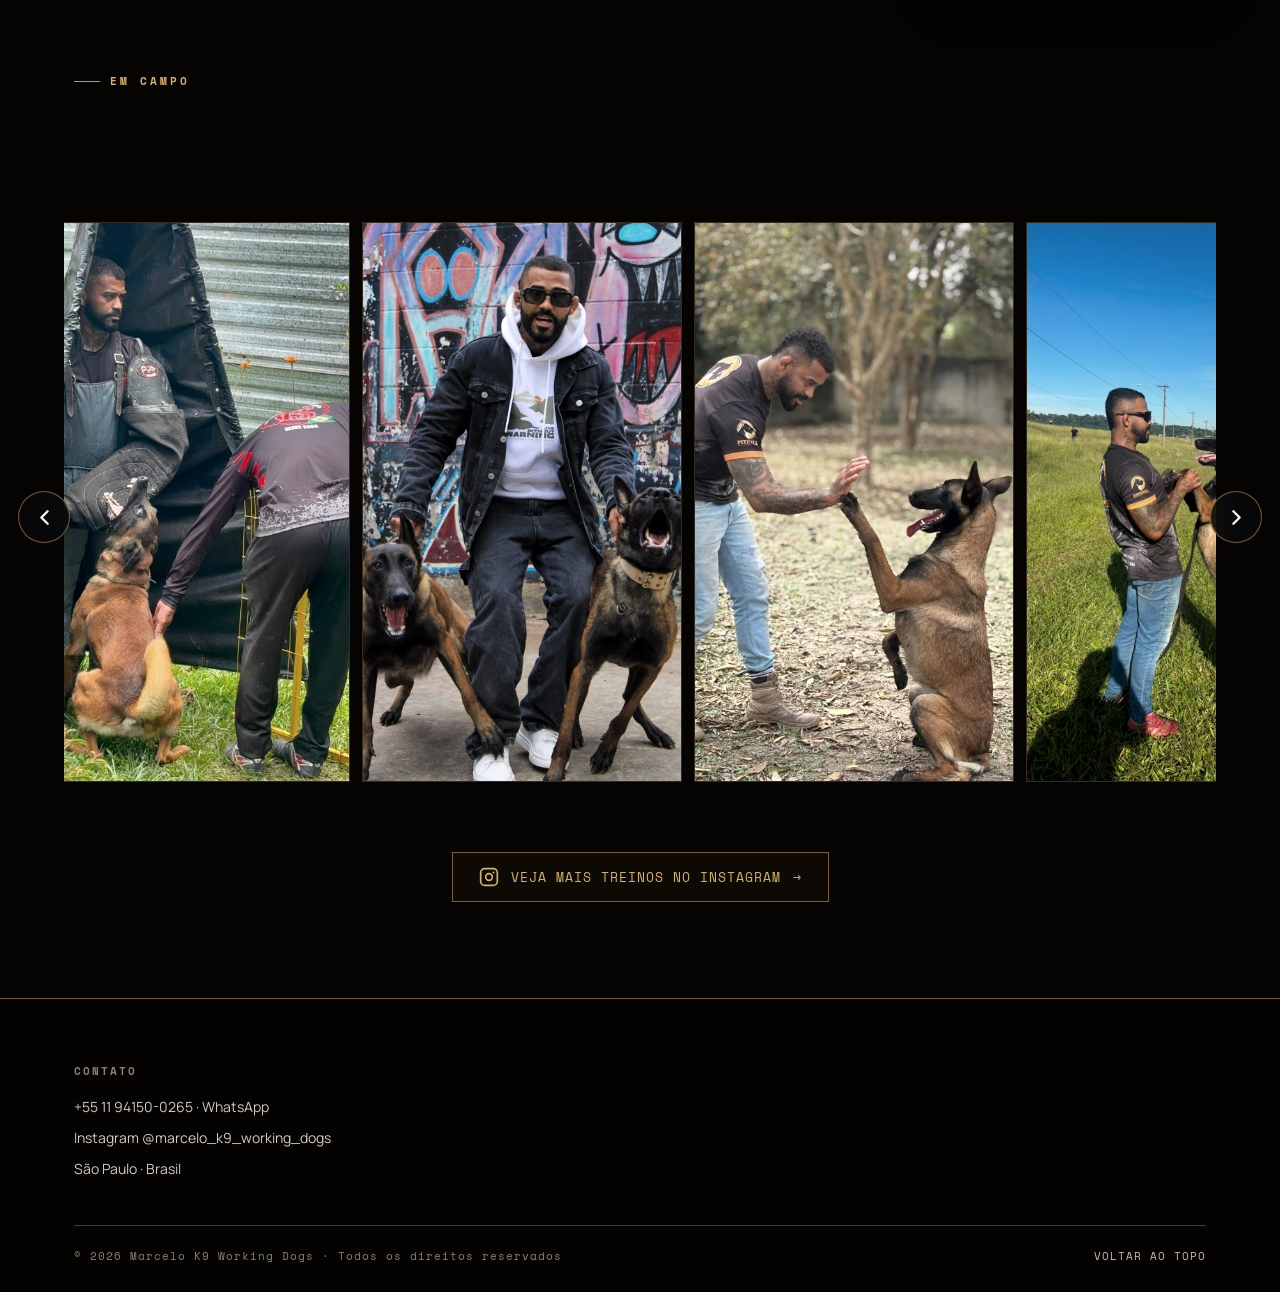
==== commit 506dbe3b: "Up Planos" ====
--- a/index.html
+++ b/index.html
@@ -19,7 +19,7 @@
 <meta name="twitter:description" content="Obediência, comportamento, guarda e proteção, detecção e cursos K9.">
 <meta name="twitter:image" content="https://numore99.github.io/k9training/assets/img/arte-marcelo.jpeg">
 <link rel="icon" type="image/svg+xml" href="assets/img/favicon.svg">
-<link rel="stylesheet" href="styles.css?v=20260630-07">
+<link rel="stylesheet" href="styles.css?v=20260701-02">
 <script type="application/ld+json">
 {
   "@context": "https://schema.org",
@@ -196,7 +196,7 @@
   <span class="lbl">Agendar avaliação</span>
 </a>
 
-<script src="lib/manifest.js?v=20260630-07"></script>
-<script src="main.js?v=20260630-07"></script>
+<script src="lib/manifest.js?v=20260701-02"></script>
+<script src="main.js?v=20260701-02"></script>
 </body>
 </html>
--- a/styles.css
+++ b/styles.css
@@ -463,6 +463,41 @@
 .gallery-dots button.active{width:28px;background:var(--fire);}
 
 /* ---------------- PLANOS ---------------- */
+.plan-shell{display:flex;flex-direction:column;gap:18px;}
+.plan-tabs{display:grid;grid-template-columns:repeat(2,1fr);gap:2px;border:1px solid var(--fire-line);background:transparent;}
+.plan-tab{
+  appearance:none;border:0;background:rgba(5,4,3,.76);color:var(--bone);padding:22px 24px;text-align:left;
+  cursor:pointer;display:flex;flex-direction:column;gap:8px;transition:background .25s,color .2s,transform .15s;
+}
+.plan-tab:hover{background:rgba(13,10,7,.9);transform:translateY(-1px);}
+.plan-tab.active{background:var(--fire);color:var(--carbon);}
+.plan-tab strong{font-family:'Oswald',sans-serif;font-size:22px;line-height:1.05;text-transform:uppercase;letter-spacing:0.5px;}
+.plan-tab span{font-size:13px;line-height:1.45;color:#d0cbc2;}
+.plan-tab.active span{color:rgba(8,10,12,.78);}
+/* Etiqueta "Clique aqui" para deixar claro que a aba é clicável. */
+.plan-tab-hint{
+  display:inline-flex;align-items:center;gap:6px;align-self:flex-start;
+  font-family:'Oswald',sans-serif;font-size:12px;font-weight:600;text-transform:uppercase;letter-spacing:0.8px;
+  color:var(--carbon);background:var(--fire);padding:4px 10px;border-radius:999px;margin-bottom:2px;
+}
+.plan-tab-hint svg{width:15px;height:15px;}
+/* Na aba já selecionada não faz sentido pedir clique. */
+.plan-tab.active .plan-tab-hint{display:none;}
+/* Chama a atenção para a aba NÃO selecionada: um leve tremor periódico
+   para o usuário perceber que dá para clicar e trocar de categoria. */
+.plan-tab:not(.active){animation:tabNudge 4s var(--ease) infinite;transform-origin:center;}
+.plan-tab:not(.active):hover{animation:none;}
+@keyframes tabNudge{
+  0%,84%,100%{transform:translateX(0);}
+  86%{transform:translateX(-4px);}
+  88%{transform:translateX(4px);}
+  90%{transform:translateX(-3px);}
+  92%{transform:translateX(3px);}
+  94%{transform:translateX(-1px);}
+  96%{transform:translateX(0);}
+}
+@media (prefers-reduced-motion:reduce){.plan-tab:not(.active){animation:none;}}
+.plan-panel{display:block;}
 .plans{display:grid;grid-template-columns:repeat(3,1fr);gap:2px;background:transparent;border:1px solid var(--fire-line);}
 .plan{background:rgba(5,4,3,.76);padding:32px 24px;display:flex;flex-direction:column;transition:background .3s,transform .2s;position:relative;overflow:hidden;}
 .plan:hover{background:rgba(13,10,7,.9);transform:translateY(-2px);}
@@ -591,7 +626,8 @@
   .burger{display:flex;}
   .section{padding:64px 0;}
   .metodo-blocks{grid-template-columns:1fr;}
-  .serv-grid,.plans,.proc{grid-template-columns:1fr;}
+  .serv-grid,.plans,.proc,.plan-tabs{grid-template-columns:1fr;}
+  .plan-tab{padding:20px 18px;}
   .home-serv-grid{gap:24px;}
   .home-serv-grid .serv-card{min-height:190px;padding:22px 22px;}
   .home-serv-grid .serv-card h3{font-size:24px;margin-top:0;}
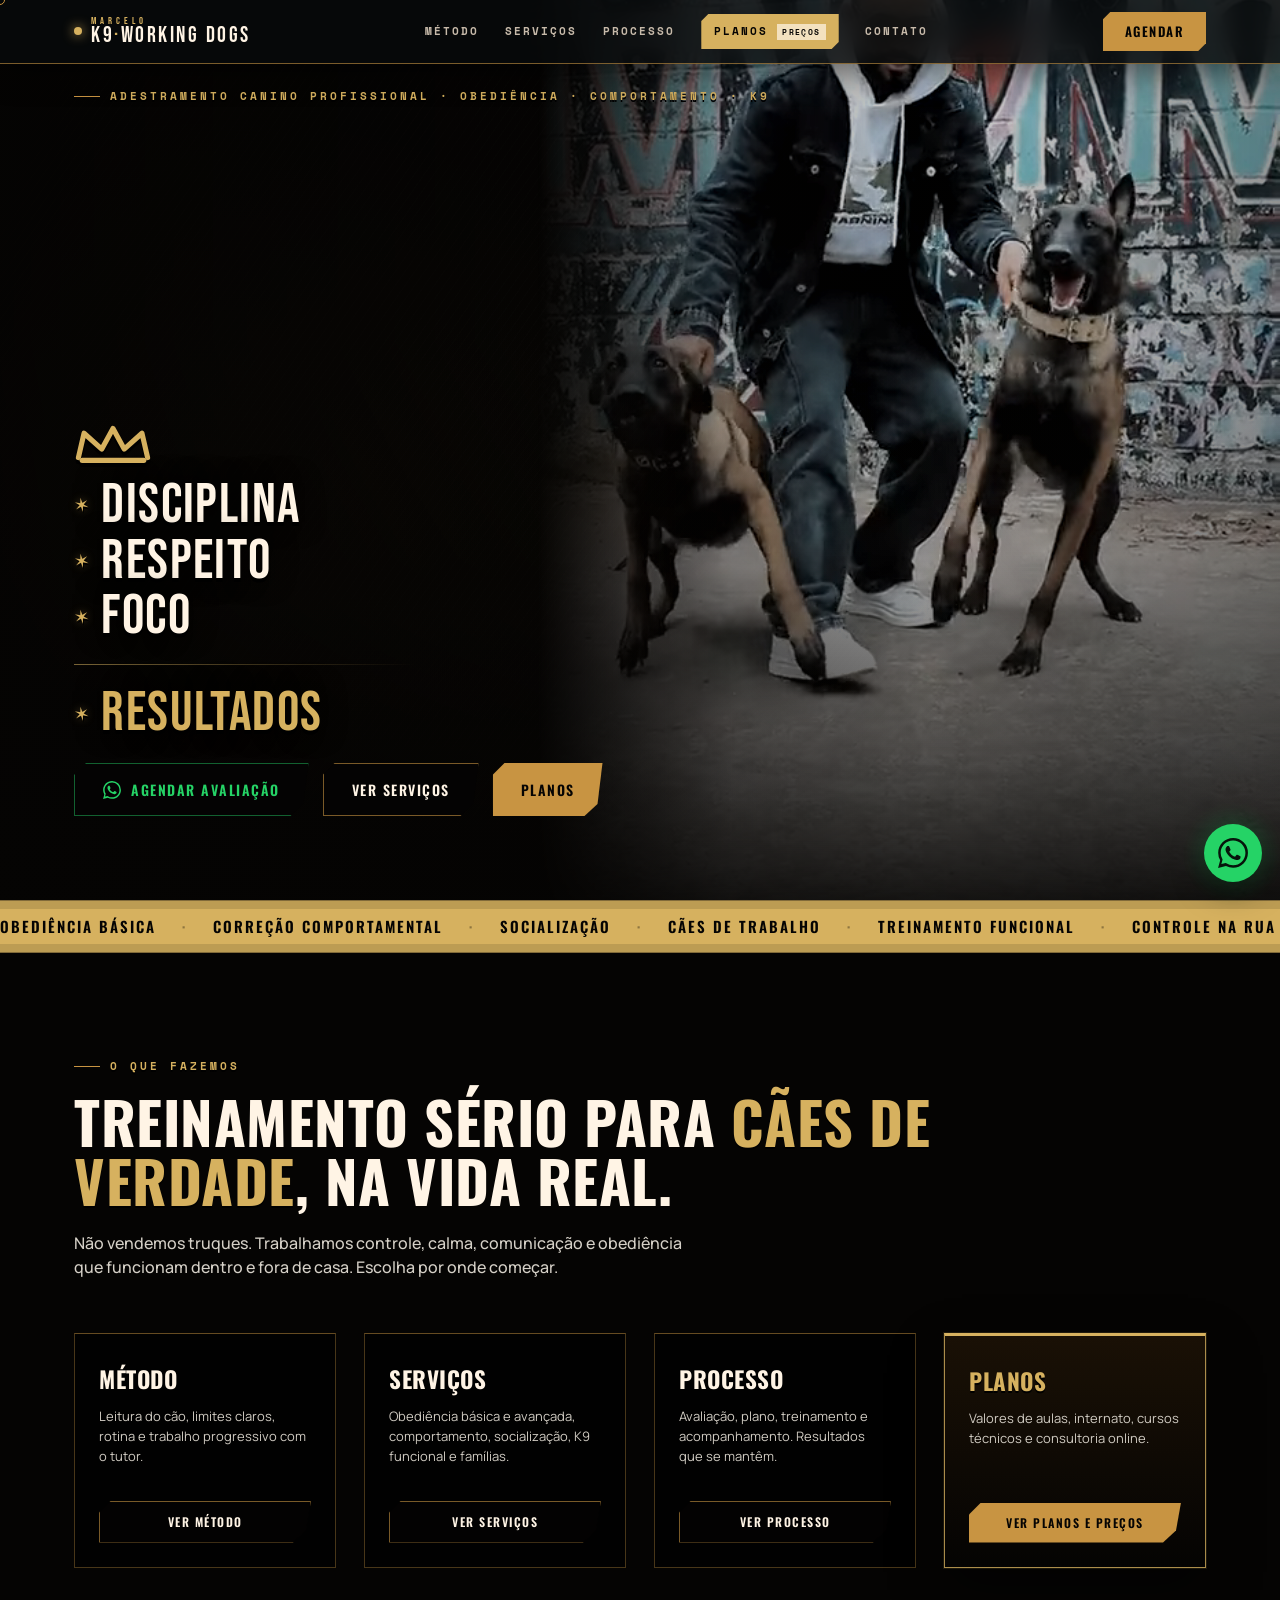
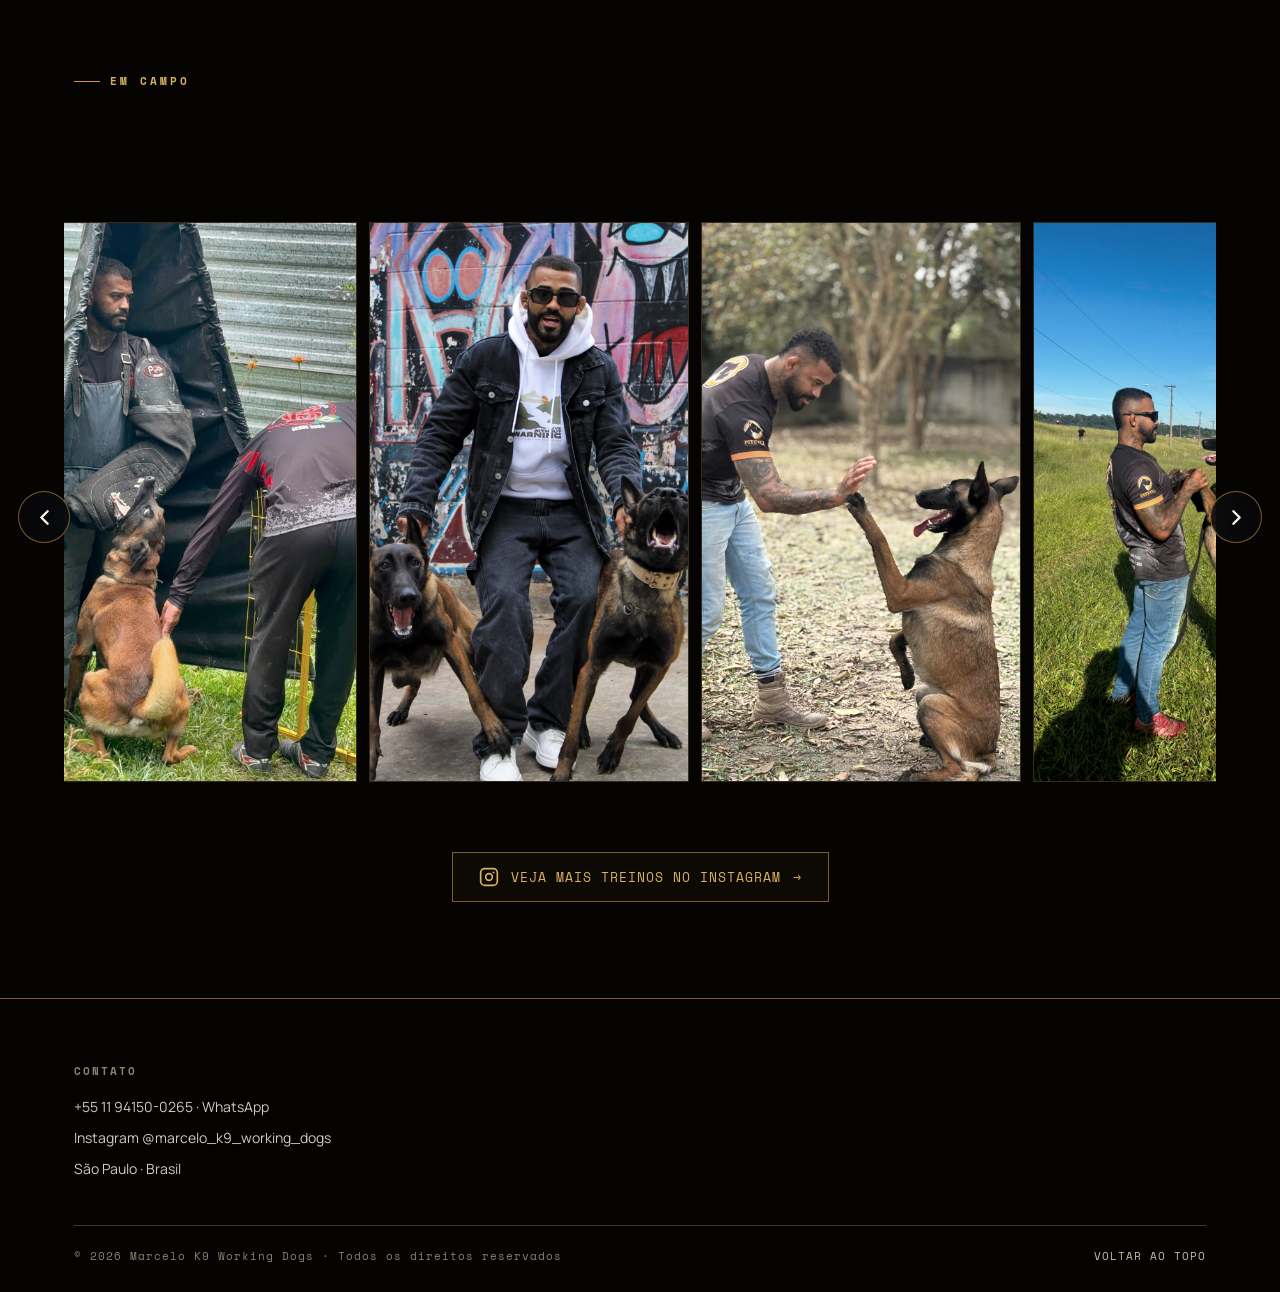
==== commit 74286ad6: "up subitutlos planos" ====
--- a/index.html
+++ b/index.html
@@ -19,7 +19,7 @@
 <meta name="twitter:description" content="Obediência, comportamento, guarda e proteção, detecção e cursos K9.">
 <meta name="twitter:image" content="https://numore99.github.io/k9training/assets/img/arte-marcelo.jpeg">
 <link rel="icon" type="image/svg+xml" href="assets/img/favicon.svg">
-<link rel="stylesheet" href="styles.css?v=20260701-02">
+<link rel="stylesheet" href="styles.css?v=20260701-03">
 <script type="application/ld+json">
 {
   "@context": "https://schema.org",
@@ -196,7 +196,7 @@
   <span class="lbl">Agendar avaliação</span>
 </a>
 
-<script src="lib/manifest.js?v=20260701-02"></script>
-<script src="main.js?v=20260701-02"></script>
+<script src="lib/manifest.js?v=20260701-03"></script>
+<script src="main.js?v=20260701-03"></script>
 </body>
 </html>
